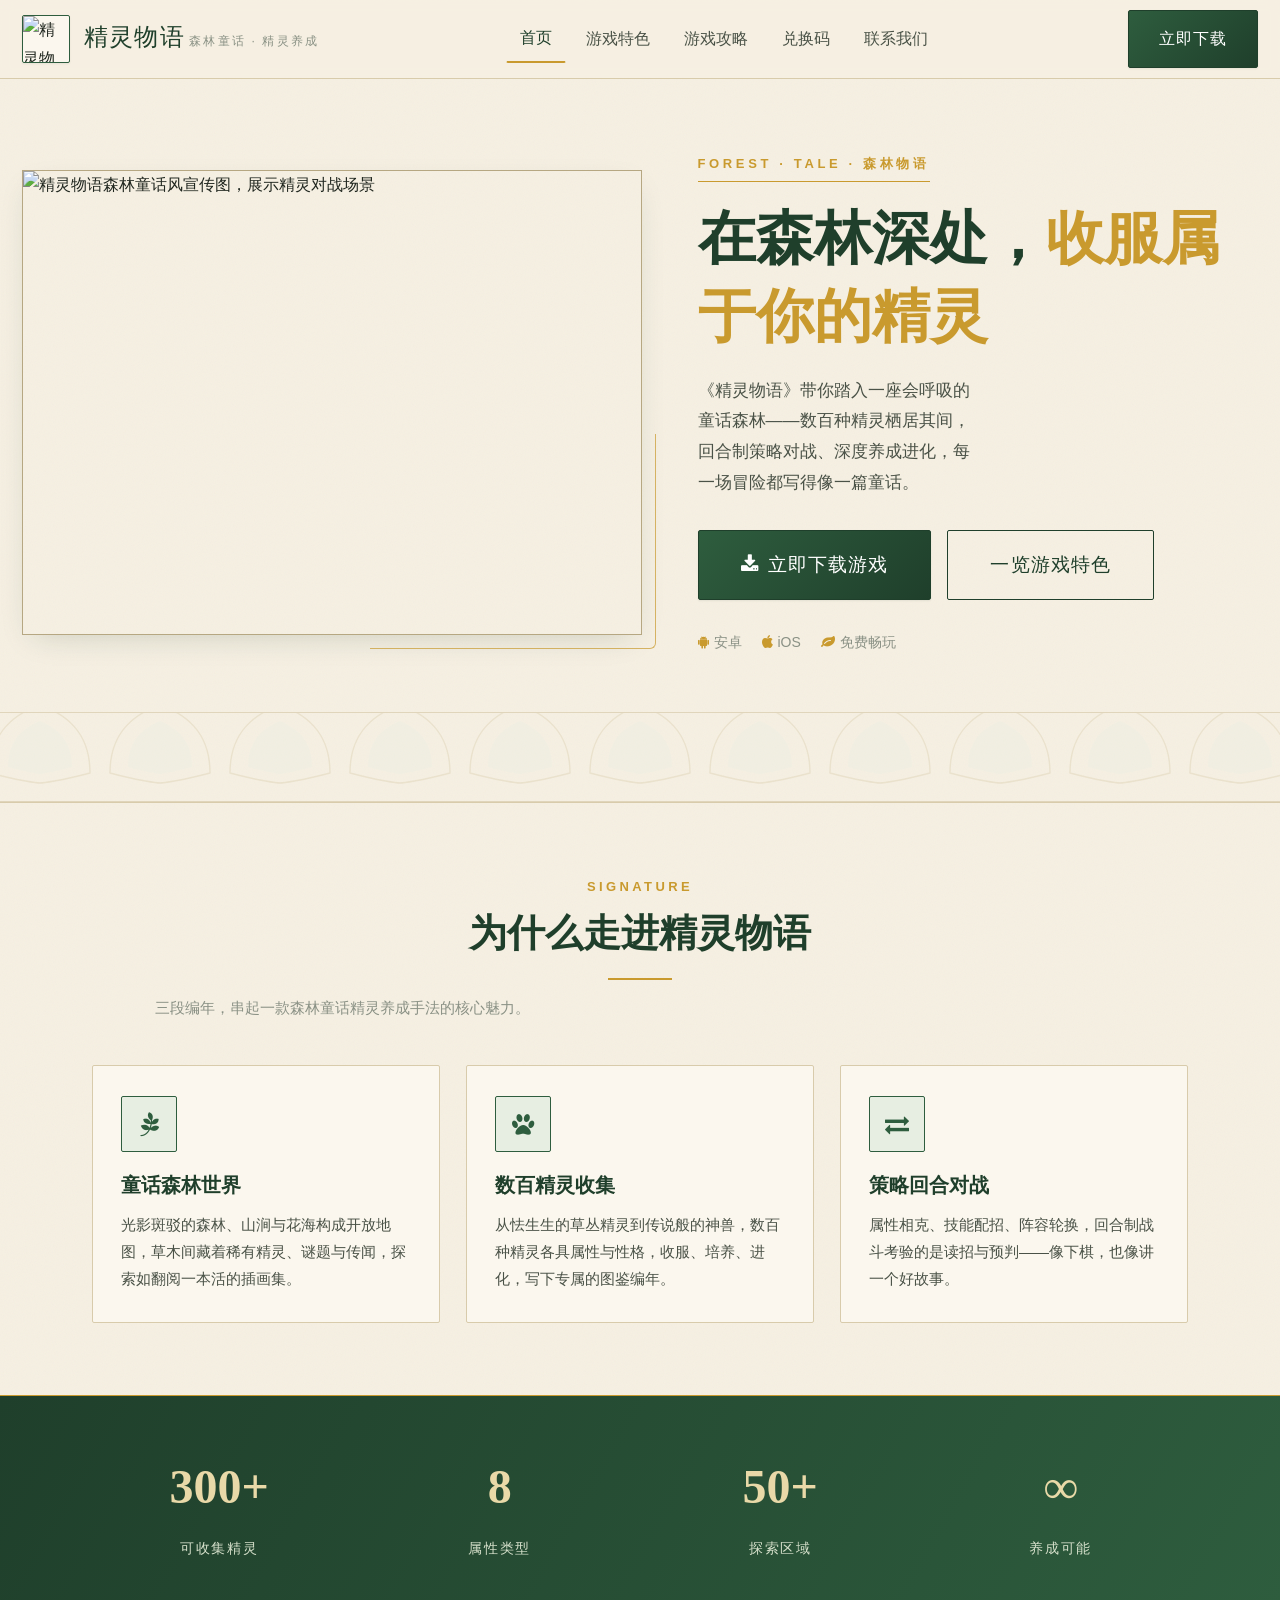
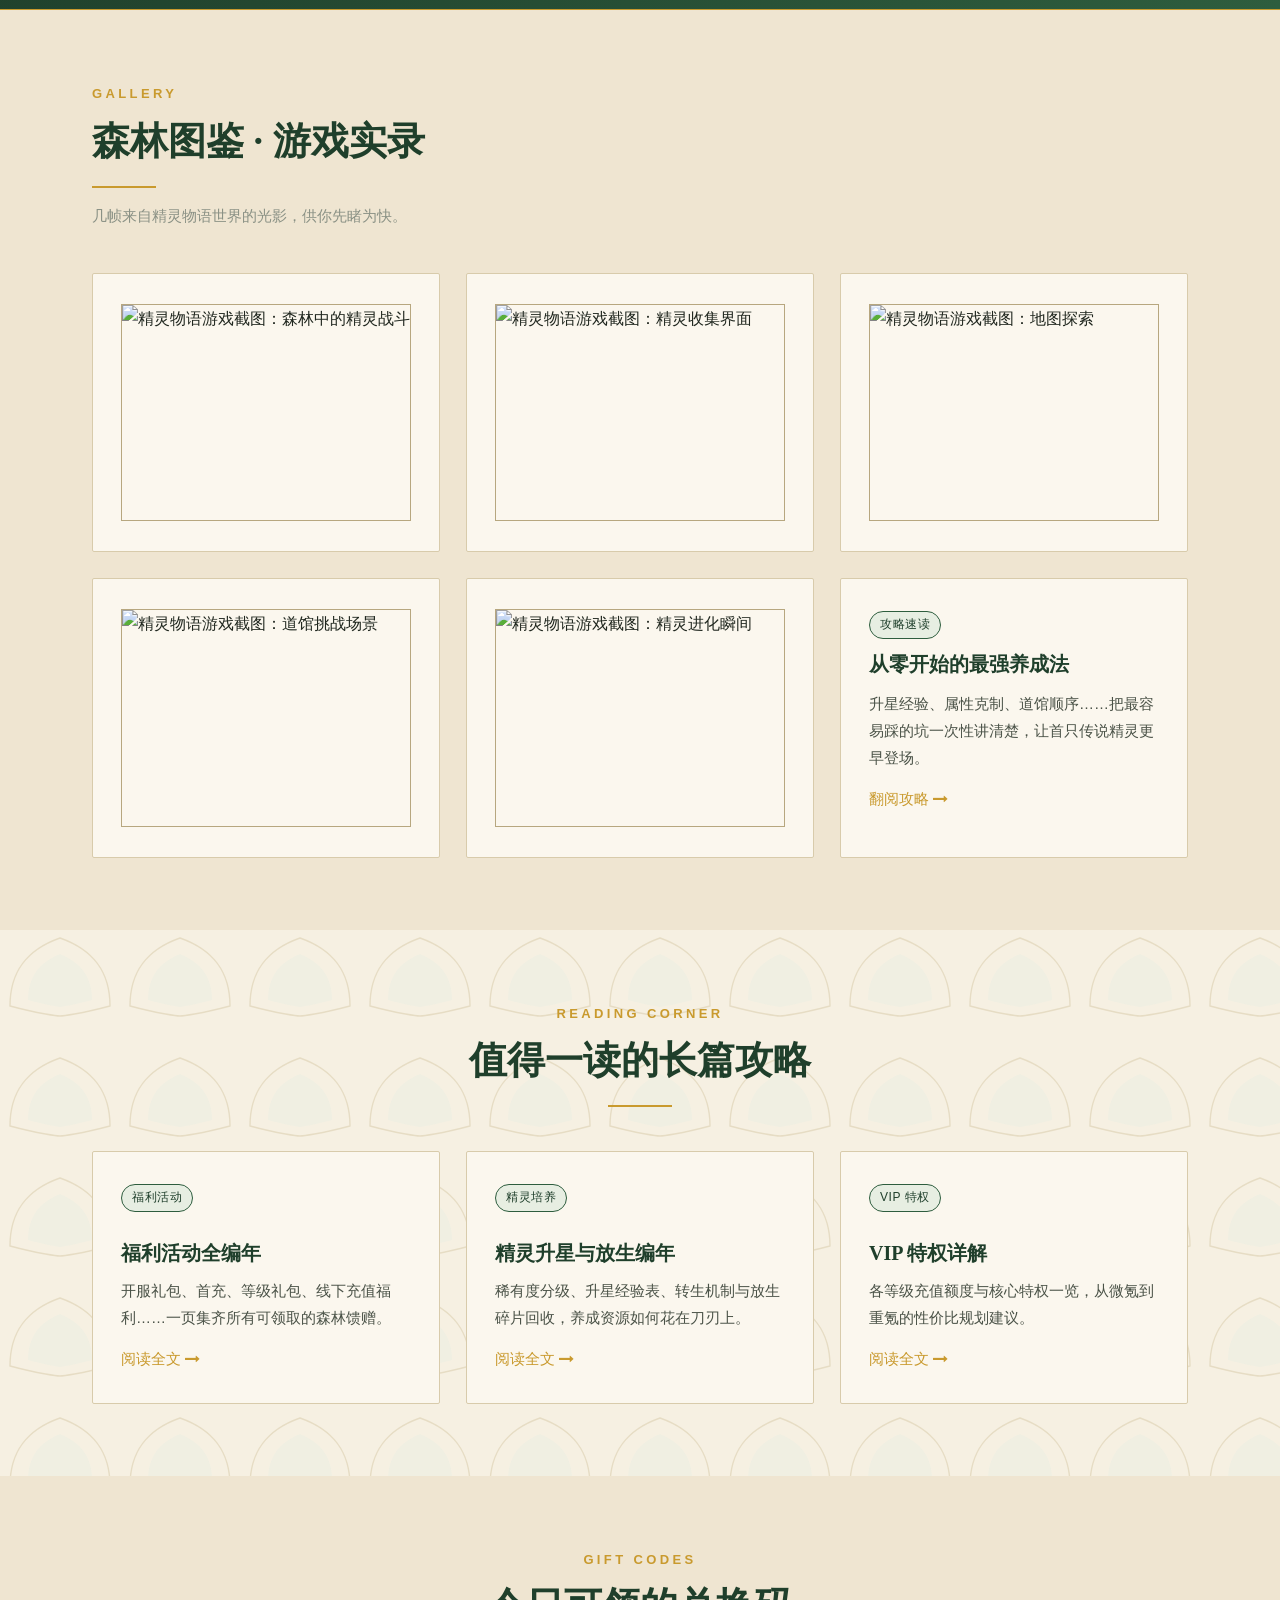
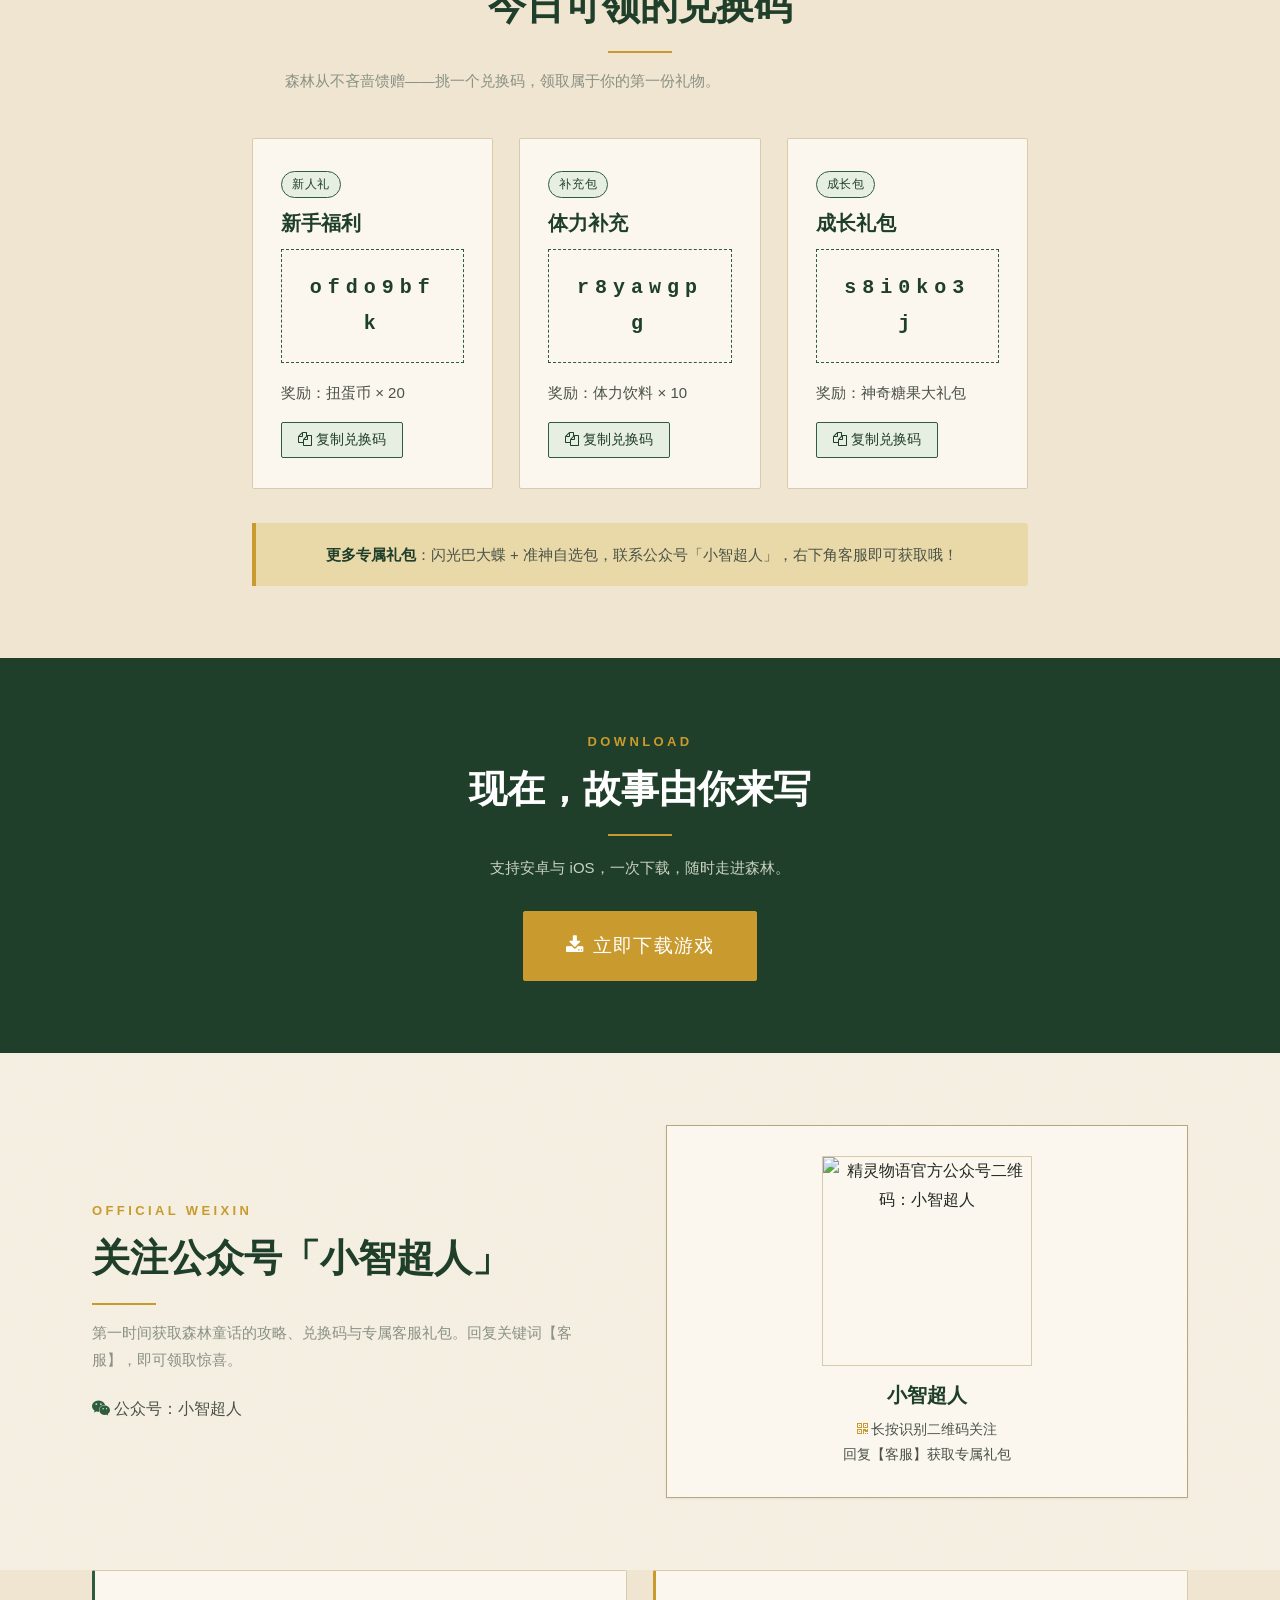
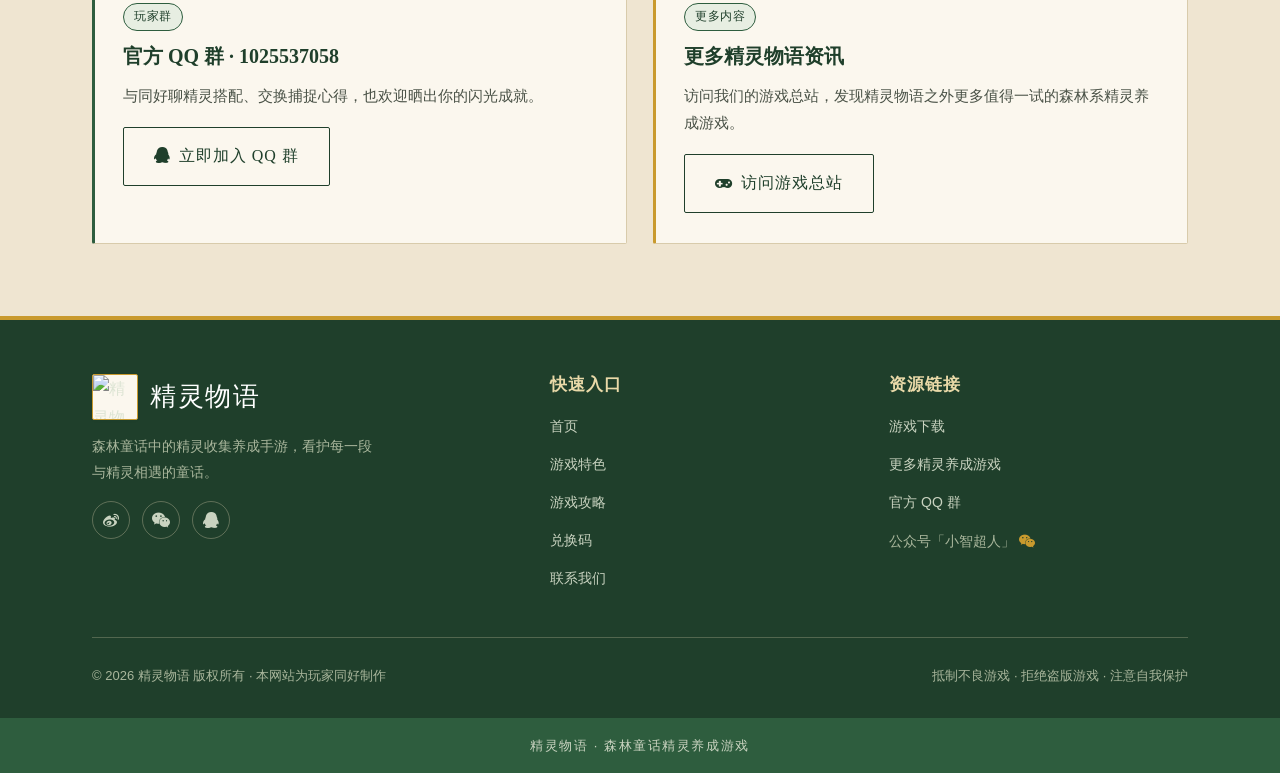
==== index.html @ f8c9e5c1 "Add files via upload" ====
<!DOCTYPE html>
<html lang="zh-CN">
<head>
<meta charset="UTF-8">
<meta name="viewport" content="width=device-width, initial-scale=1.0">
<title>精灵物语官网 - 森林童话精灵收集养成手游下载 | 精灵物语.PocketChampion.org</title>
<meta name="keywords" content="精灵物语,精灵物语下载,精灵物语官网,森林童话手游,精灵收集养成,回合制精灵对战,精灵物语手游">
<meta name="description" content="精灵物语官网！走进森林童话世界，收服数百种独特精灵，策略回合制对战、深度养成进化。一键免费下载安卓/iOS，开启你的森林精灵冒险。">
<meta name="robots" content="index, follow">
<link rel="canonical" href="https://jlwy.PocketChampion.org/">
<link rel="stylesheet" href="https://cdnjs.cloudflare.com/ajax/libs/font-awesome/4.7.0/css/font-awesome.min.css">
<link rel="stylesheet" href="assets/editorial.css">
<meta property="og:title" content="精灵物语官网 - 森林童话精灵收集养成手游下载 | 精灵物语.PocketChampion.org">
<meta property="og:description" content="精灵物语官网！走进森林童话世界，收服数百种独特精灵，策略回合制对战、深度养成进化。一键免费下载安卓/iOS。">
<meta property="og:url" content="https://jlwy.PocketChampion.org/">
<meta property="og:type" content="website">
<meta name="twitter:card" content="summary_large_image">
<meta name="twitter:title" content="精灵物语官网 - 森林童话精灵收集养成手游下载 | 精灵物语.PocketChampion.org">
<meta name="twitter:description" content="精灵物语官网！走进森林童话世界，收服数百种独特精灵，策略回合制对战、深度养成进化。一键免费下载安卓/iOS。">
</head>
<body>

<!-- 站点导航 -->
<header class="site-head">
  <div class="site-head__inner">
    <a class="brand" href="index.html">
      <img class="brand__mark" src="https://img1.tucang.cc/api/image/show/915b3b3c42aa57108e59887a1740b7a6" alt="精灵物语游戏图标">
      <span>
        <span class="brand__name">精灵物语</span>
        <span class="brand__sub">森林童话 · 精灵养成</span>
      </span>
    </a>
    <nav class="site-nav">
      <a href="index.html" class="is-active">首页</a>
      <a href="features.html">游戏特色</a>
      <a href="guide.html">游戏攻略</a>
      <a href="codes.html">兑换码</a>
      <a href="contact.html">联系我们</a>
    </nav>
    <div class="head-cta">
      <a class="btn btn--download head-dl" href="https://new.yinyouwl.com/y92.0l108/J8y_q4V-5qI8F04iez608g/47Zq.html" target="_blank" rel="noopener noreferrer">立即下载</a>
      <button class="head-toggle" id="menuToggle" aria-label="打开菜单"><i class="fa fa-bars"></i></button>
    </div>
  </div>
  <div class="mobile-panel" id="mobilePanel">
    <a href="index.html" class="is-active">首页</a>
    <a href="features.html">游戏特色</a>
    <a href="guide.html">游戏攻略</a>
    <a href="codes.html">兑换码</a>
    <a href="contact.html">联系我们</a>
    <a class="btn btn--download" href="https://new.yinyouwl.com/y92.0l108/J8y_q4V-5qI8F04iez608g/47Zq.html" target="_blank" rel="noopener noreferrer">立即下载</a>
  </div>
</header>

<main>
  <!-- Hero -->
  <section class="hero">
    <div class="hero__grid">
      <div class="hero__media">
        <img class="hero__img" src="https://img1.tucang.cc/api/image/show/b6d9bead1c00ff98181c45ae302d80d8" alt="精灵物语森林童话风宣传图，展示精灵对战场景">
      </div>
      <div class="hero__lead">
        <span class="hero__kicker">Forest · Tale · 森林物语</span>
        <h1>在森林深处，<span class="hl">收服属于你的精灵</span></h1>
        <p class="lede">《精灵物语》带你踏入一座会呼吸的童话森林——数百种精灵栖居其间，回合制策略对战、深度养成进化，每一场冒险都写得像一篇童话。</p>
        <div class="hero__cta">
          <a class="btn btn--download btn--lg" href="https://new.yinyouwl.com/y92.0l108/J8y_q4V-5qI8F04iez608g/47Zq.html" target="_blank" rel="noopener noreferrer"><i class="fa fa-download"></i>立即下载游戏</a>
          <a class="btn btn--ghost btn--lg" href="features.html">一览游戏特色</a>
        </div>
        <div class="hero__foot">
          <span><i class="fa fa-android"></i>安卓</span>
          <span><i class="fa fa-apple"></i>iOS</span>
          <span><i class="fa fa-leaf"></i>免费畅玩</span>
        </div>
      </div>
    </div>
    <div class="hero__rule" aria-hidden="true"></div>
  </section>

  <!-- 三大特色 -->
  <section class="section">
    <div class="wrap">
      <div class="section__head section__head--center">
        <span class="section__kicker">Signature</span>
        <h2>为什么走进精灵物语</h2>
        <span class="head-rule head-rule--c"></span>
        <p class="section__sub">三段编年，串起一款森林童话精灵养成手法的核心魅力。</p>
      </div>
      <div class="grid grid--features">
        <article class="card">
          <div class="card__icon"><i class="fa fa-pagelines"></i></div>
          <h3>童话森林世界</h3>
          <p>光影斑驳的森林、山涧与花海构成开放地图，草木间藏着稀有精灵、谜题与传闻，探索如翻阅一本活的插画集。</p>
        </article>
        <article class="card">
          <div class="card__icon"><i class="fa fa-paw"></i></div>
          <h3>数百精灵收集</h3>
          <p>从怯生生的草丛精灵到传说般的神兽，数百种精灵各具属性与性格，收服、培养、进化，写下专属的图鉴编年。</p>
        </article>
        <article class="card">
          <div class="card__icon"><i class="fa fa-exchange"></i></div>
          <h3>策略回合对战</h3>
          <p>属性相克、技能配招、阵容轮换，回合制战斗考验的是读招与预判——像下棋，也像讲一个好故事。</p>
        </article>
      </div>
    </div>
  </section>

  <!-- 数据条 -->
  <div class="stats">
    <div class="wrap grid grid--4">
      <div><div class="stat__num">300+</div><div class="stat__label">可收集精灵</div></div>
      <div><div class="stat__num">8</div><div class="stat__label">属性类型</div></div>
      <div><div class="stat__num">50+</div><div class="stat__label">探索区域</div></div>
      <div><div class="stat__num">∞</div><div class="stat__label">养成可能</div></div>
    </div>
  </div>

  <!-- 游戏截图 -->
  <section class="section section--paper-deep">
    <div class="wrap">
      <div class="section__head">
        <span class="section__kicker">Gallery</span>
        <h2>森林图鉴 · 游戏实录</h2>
        <span class="head-rule"></span>
        <p class="section__sub">几帧来自精灵物语世界的光影，供你先睹为快。</p>
      </div>
      <div class="grid grid--3">
        <figure class="card card--link">
          <img src="https://img1.tucang.cc/api/image/show/ea9ebb8db5e971eb60bc4e1e451905bd" alt="精灵物语游戏截图：森林中的精灵战斗" style="width:100%;aspect-ratio:4/3;object-fit:cover;border:1px solid var(--line-strong);">
        </figure>
        <figure class="card card--link">
          <img src="https://img1.tucang.cc/api/image/show/b81ba6bad73c0f46c833d3c2d56afa87" alt="精灵物语游戏截图：精灵收集界面" style="width:100%;aspect-ratio:4/3;object-fit:cover;border:1px solid var(--line-strong);">
        </figure>
        <figure class="card card--link">
          <img src="https://img1.tucang.cc/api/image/show/a48f4dc0338e42f7e0e37a6b3321bb14" alt="精灵物语游戏截图：地图探索" style="width:100%;aspect-ratio:4/3;object-fit:cover;border:1px solid var(--line-strong);">
        </figure>
        <figure class="card card--link">
          <img src="https://img1.tucang.cc/api/image/show/32f54ff7919290d28c63c256414feba4" alt="精灵物语游戏截图：道馆挑战场景" style="width:100%;aspect-ratio:4/3;object-fit:cover;border:1px solid var(--line-strong);">
        </figure>
        <figure class="card card--link">
          <img src="https://img1.tucang.cc/api/image/show/23e23cdda27f04c64c67b43e9aee46ec" alt="精灵物语游戏截图：精灵进化瞬间" style="width:100%;aspect-ratio:4/3;object-fit:cover;border:1px solid var(--line-strong);">
        </figure>
        <article class="card card--link">
          <span class="card__tag">攻略速读</span>
          <h3>从零开始的最强养成法</h3>
          <p>升星经验、属性克制、道馆顺序……把最容易踩的坑一次性讲清楚，让首只传说精灵更早登场。</p>
          <p style="margin-top:14px;"><span style="color:var(--gold);font-family:var(--serif);">翻阅攻略 <i class="fa fa-long-arrow-right"></i></span></p>
        </article>
      </div>
    </div>
  </section>

  <!-- 攻略长文链接 -->
  <section class="section section--leaf">
    <div class="wrap">
      <div class="section__head section__head--center">
        <span class="section__kicker">Reading Corner</span>
        <h2>值得一读的长篇攻略</h2>
        <span class="head-rule head-rule--c"></span>
      </div>
      <div class="grid grid--3">
        <a class="card card--link article-card" href="jlwuy-events.html">
          <span class="card__tag">福利活动</span>
          <h3>福利活动全编年</h3>
          <p>开服礼包、首充、等级礼包、线下充值福利……一页集齐所有可领取的森林馈赠。</p>
          <p style="margin-top:14px;"><span style="color:var(--gold);font-family:var(--serif);">阅读全文 <i class="fa fa-long-arrow-right"></i></span></p>
        </a>
        <a class="card card--link article-card" href="jlwuy-star.html">
          <span class="card__tag">精灵培养</span>
          <h3>精灵升星与放生编年</h3>
          <p>稀有度分级、升星经验表、转生机制与放生碎片回收，养成资源如何花在刀刃上。</p>
          <p style="margin-top:14px;"><span style="color:var(--gold);font-family:var(--serif);">阅读全文 <i class="fa fa-long-arrow-right"></i></span></p>
        </a>
        <a class="card card--link article-card" href="jlwuy-vip.html">
          <span class="card__tag">VIP 特权</span>
          <h3>VIP 特权详解</h3>
          <p>各等级充值额度与核心特权一览，从微氪到重氪的性价比规划建议。</p>
          <p style="margin-top:14px;"><span style="color:var(--gold);font-family:var(--serif);">阅读全文 <i class="fa fa-long-arrow-right"></i></span></p>
        </a>
      </div>
    </div>
  </section>

  <!-- 兑换码 -->
  <section class="section section--paper-deep">
    <div class="wrap wrap--narrow">
      <div class="section__head section__head--center">
        <span class="section__kicker">Gift Codes</span>
        <h2>今日可领的兑换码</h2>
        <span class="head-rule head-rule--c"></span>
        <p class="section__sub">森林从不吝啬馈赠——挑一个兑换码，领取属于你的第一份礼物。</p>
      </div>
      <div class="grid grid--3">
        <div class="card">
          <span class="card__tag">新人礼</span>
          <h3>新手福利</h3>
          <div class="code-box"><div class="code code--sm">ofdo9bfk</div></div>
          <p style="margin-bottom:16px;">奖励：扭蛋币 × 20</p>
          <button class="btn--copy" data-code="ofdo9bfk"><i class="fa fa-copy"></i> 复制兑换码</button>
        </div>
        <div class="card">
          <span class="card__tag">补充包</span>
          <h3>体力补充</h3>
          <div class="code-box"><div class="code code--sm">r8yawgpg</div></div>
          <p style="margin-bottom:16px;">奖励：体力饮料 × 10</p>
          <button class="btn--copy" data-code="r8yawgpg"><i class="fa fa-copy"></i> 复制兑换码</button>
        </div>
        <div class="card">
          <span class="card__tag">成长包</span>
          <h3>成长礼包</h3>
          <div class="code-box"><div class="code code--sm">s8i0ko3j</div></div>
          <p style="margin-bottom:16px;">奖励：神奇糖果大礼包</p>
          <button class="btn--copy" data-code="s8i0ko3j"><i class="fa fa-copy"></i> 复制兑换码</button>
        </div>
      </div>
      <div class="note note--gold" style="margin-top:34px;text-align:center;">
        <b>更多专属礼包</b>：闪光巴大蝶 + 准神自选包，联系公众号「小智超人」，右下角客服即可获取哦！
      </div>
    </div>
  </section>

  <!-- 下载 CTA -->
  <section class="section section--forest">
    <div class="wrap" style="text-align:center;">
      <span class="section__kicker">Download</span>
      <h2 style="color:#fff;">现在，故事由你来写</h2>
      <span class="head-rule head-rule--c"></span>
      <p class="section__sub" style="margin:18px auto 30px;color:#C9D3C0;">支持安卓与 iOS，一次下载，随时走进森林。</p>
      <a class="btn btn--gold btn--lg" href="https://new.yinyouwl.com/y92.0l108/J8y_q4V-5qI8F04iez608g/47Zq.html" target="_blank" rel="noopener noreferrer"><i class="fa fa-download"></i>立即下载游戏</a>
    </div>
  </section>

  <!-- 关注公众号 -->
  <section class="section">
    <div class="wrap" style="display:grid;grid-template-columns:1fr 1fr;gap:52px;align-items:center;">
      <div>
        <span class="section__kicker">Official Weixin</span>
        <h2>关注公众号「小智超人」</h2>
        <span class="head-rule"></span>
        <p class="section__sub">第一时间获取森林童话的攻略、兑换码与专属客服礼包。回复关键词【客服】，即可领取惊喜。</p>
        <p style="margin-top:22px;color:var(--ink-soft);"><i class="fa fa-wechat" style="color:var(--forest);"></i> 公众号：小智超人</p>
      </div>
      <div class="qr-card">
        <img src="https://img1.tucang.cc/api/image/show/1f90be3b5fdee38f0839a0a21e40b30d" alt="精灵物语官方公众号二维码：小智超人" style="width:210px;height:210px;object-fit:contain;">
        <h3>小智超人</h3>
        <p><i class="fa fa-qrcode"></i> 长按识别二维码关注</p>
        <p>回复【客服】获取专属礼包</p>
      </div>
    </div>
  </section>

  <!-- 官方社群 -->
  <section class="section section--paper-deep" style="padding-top:0;">
    <div class="wrap">
      <div class="grid grid--2">
        <div class="card" style="border-left:3px solid var(--forest);">
          <span class="card__tag">玩家群</span>
          <h3>官方 QQ 群 · 1025537058</h3>
          <p style="margin-bottom:18px;">与同好聊精灵搭配、交换捕捉心得，也欢迎晒出你的闪光成就。</p>
          <a class="btn btn--ghost" href="https://qm.qq.com/cgi-bin/qm/qr?k=3SQBFFQUKFUakTsS552kdxW796IUQEQL&jump_from=webapi&authKey=mV37Vw+fuUmJ0fjAM0yzsBwD1IU2wMRL+QhT+Ls4II5ej76/Kg/AZweJ/DZPInky" target="_blank" rel="noopener noreferrer"><i class="fa fa-qq"></i>立即加入 QQ 群</a>
        </div>
        <div class="card" style="border-left:3px solid var(--gold);">
          <span class="card__tag">更多内容</span>
          <h3>更多精灵物语资讯</h3>
          <p style="margin-bottom:18px;">访问我们的游戏总站，发现精灵物语之外更多值得一试的森林系精灵养成游戏。</p>
          <a class="btn btn--ghost" href="https://www.nnii.cn" target="_blank" rel="noopener noreferrer"><i class="fa fa-gamepad"></i>访问游戏总站</a>
        </div>
      </div>
    </div>
  </section>
</main>

<!-- 页脚 -->
<footer class="site-foot">
  <div class="site-foot__inner">
    <div class="foot-grid">
      <div>
        <div class="foot-brand">
          <img class="brand__mark" src="https://img1.tucang.cc/api/image/show/915b3b3c42aa57108e59887a1740b7a6" alt="精灵物语游戏图标" style="width:46px;height:46px;border-color:var(--gold);">
          <span class="foot-brand__name">精灵物语</span>
        </div>
        <p class="foot-desc">森林童话中的精灵收集养成手游，看护每一段与精灵相遇的童话。</p>
        <div class="foot-social">
          <a href="#" aria-label="微博"><i class="fa fa-weibo"></i></a>
          <a href="#" aria-label="微信"><i class="fa fa-wechat"></i></a>
          <a href="#" aria-label="QQ"><i class="fa fa-qq"></i></a>
        </div>
      </div>
      <div>
        <h4>快速入口</h4>
        <ul>
          <li><a href="index.html">首页</a></li>
          <li><a href="features.html">游戏特色</a></li>
          <li><a href="guide.html">游戏攻略</a></li>
          <li><a href="codes.html">兑换码</a></li>
          <li><a href="contact.html">联系我们</a></li>
        </ul>
      </div>
      <div>
        <h4>资源链接</h4>
        <ul>
          <li><a href="https://new.yinyouwl.com/y92.0l108/J8y_q4V-5qI8F04iez608g/47Zq.html" target="_blank" rel="noopener noreferrer">游戏下载</a></li>
          <li><a href="https://www.nnii.cn" target="_blank" rel="noopener noreferrer">更多精灵养成游戏</a></li>
          <li><a href="https://qm.qq.com/cgi-bin/qm/qr?k=3SQBFFQUKFUakTsS552kdxW796IUQEQL&jump_from=webapi&authKey=mV37Vw+fuUmJ0fjAM0yzsBwD1IU2wMRL+QhT+Ls4II5ej76/Kg/AZweJ/DZPInky" target="_blank" rel="noopener noreferrer">官方 QQ 群</a></li>
        </ul>
        <p style="font-size:14px;color:#A9B69C;margin-top:12px;">公众号「小智超人」 <i class="fa fa-wechat" style="color:var(--gold);"></i></p>
      </div>
    </div>
    <div class="foot-copy">
      <span>© 2026 精灵物语 版权所有 · 本网站为玩家同好制作</span>
      <span>抵制不良游戏 · 拒绝盗版游戏 · 注意自我保护</span>
    </div>
  </div>
  <div class="foot-game">精灵物语 · 森林童话精灵养成游戏</div>
</footer>

<button class="to-top" id="toTop" aria-label="返回顶部"><i class="fa fa-arrow-up"></i></button>
<div class="toast" id="toast">兑换码已复制！</div>

<script>
(function(){
  // 移动端菜单
  var t=document.getElementById('menuToggle');
  var p=document.getElementById('mobilePanel');
  t && t.addEventListener('click',function(){p.classList.toggle('open');});

  // 返回顶部
  var top=document.getElementById('toTop');
  window.addEventListener('scroll',function(){
    top.classList.toggle('show', window.scrollY>300);
  });
  top && top.addEventListener('click',function(){window.scrollTo({top:0,behavior:'smooth'});});

  // 复制兑换码
  var toast=document.getElementById('toast');
  document.querySelectorAll('[data-code]').forEach(function(btn){
    btn.addEventListener('click',function(){
      navigator.clipboard.writeText(btn.getAttribute('data-code')).then(function(){
        toast.classList.add('show');
        setTimeout(function(){toast.classList.remove('show');},2000);
      });
    });
  });
})();
</script>
</body>
</html>
---- assets/editorial.css ----
/* ============================================================
   精灵物语 · 编辑杂志 / 森林童话 设计系统
   Editorial Magazine X Forest Fairytale Design System
   ============================================================ */

:root{
  --paper:#F6F0E2;          /* 暖纸米主背景 */
  --paper-deep:#EFE5D1;     /* 较深纸米（分区/卡片底） */
  --paper-lift:#FBF7EE;     /* 近白纸面 */
  --ink:#20271F;            /* 墨绿黑正文字 */
  --ink-soft:#4A5247;       /* 次级文字 */
  --muted:#8A9185;          /* 弱化文字 */
  --forest:#2E5D3E;         /* 森林绿主色 */
  --forest-deep:#1F3F2B;    /* 深林绿 */
  --forest-soft:#E7EEE2;    /* 淡草绿底 */
  --gold:#C99A2E;           /* 金黄点缀 */
  --gold-soft:#E9D9A8;      /* 淡金黄 */
  --line:#D8CBAB;           /* 细线纸黄分隔 */
  --line-strong:#B7A77F;    /* 强调分隔线 */
  --white:#FFFFFF;

  --serif:"Noto Serif SC","Songti SC","STSong","SimSun",Georgia,"Times New Roman",serif;
  --sans:"Noto Sans SC","PingFang SC","Microsoft YaHei","Helvetica Neue",Arial,sans-serif;
  --mono:"SFMono-Regular",Menlo,Consolas,"Courier New",monospace;

  --shadow-sm:0 1px 2px rgba(31,63,43,.08);
  --shadow-md:0 10px 30px -12px rgba(31,63,43,.22);
  --radius:2px;             /* 编辑杂志多用利落小圆角 */

  --leaf: url("data:image/svg+xml,%3Csvg xmlns='http://www.w3.org/2000/svg' width='120' height='120' viewBox='0 0 120 120'%3E%3Cpath d='M60 8c34 12 50 34 50 68-30 8-48 10-50 10-2 0-20-2-50-10 0-34 16-56 50-68z' fill='none' stroke='%23D8CBAB' stroke-width='1.4' opacity='.55'/%3E%3Cpath d='M60 24c22 9 32 24 32 46-19 5-31 7-32 7-1 0-13-2-32-7 0-22 10-37 32-46z' fill='%23E9EEE1' opacity='.5'/%3E%3C/svg%3E");
  --grain:url("data:image/svg+xml,%3Csvg xmlns='http://www.w3.org/2000/svg' width='180' height='180'%3E%3Cfilter id='n'%3E%3CfeTurbulence type='fractalNoise' baseFrequency='0.9' numOctaves='2'/%3E%3C/filter%3E%3Crect width='100%25' height='100%25' filter='url(%23n)' opacity='0.04'/%3E%3C/svg%3E");
}

*{margin:0;padding:0;box-sizing:border-box;}
html{scroll-behavior:smooth;}
body{
  font-family:var(--sans);
  color:var(--ink);
  background-color:var(--paper);
  background-image:var(--grain);
  line-height:1.8;
  font-size:16px;
  -webkit-font-smoothing:antialiased;
}
img{max-width:100%;display:block;}
a{color:inherit;text-decoration:none;}
ul{list-style:none;}
h1,h2,h3,h4,h5{font-family:var(--serif);font-weight:700;line-height:1.35;color:var(--ink);}
em,i{font-style:normal;} /* 图标由 font-awesome 处理 */

/* ---------- 布局容器 ---------- */
.wrap{max-width:1140px;margin:0 auto;padding:0 22px;}
.wrap--wide{max-width:1280px;}
.wrap--narrow{max-width:820px;}
.content-card{
  max-width:760px;margin:0 auto;
}

/* ---------- 顶部横幅（内容页返回条） ---------- */
.topbar{
  background:var(--forest-deep);
  border-bottom:3px solid var(--gold);
  padding:12px 20px;
  text-align:center;
}
.topbar a{color:var(--gold-soft);font-family:var(--serif);letter-spacing:.06em;font-size:15px;}
.topbar a:hover{color:#fff;}

/* ---------- 站点页首 / 导航 ---------- */
.site-head{
  position:sticky;top:0;z-index:60;
  background:rgba(246,240,226,.94);
  backdrop-filter:blur(6px);
  border-bottom:1px solid var(--line);
}
.site-head__inner{
  max-width:1280px;margin:0 auto;padding:0 22px;
  display:flex;align-items:center;justify-content:space-between;gap:24px;
  min-height:78px;
}
.brand{display:flex;align-items:center;gap:14px;}
.brand__mark{
  width:48px;height:48px;border-radius:var(--radius);
  border:1px solid var(--forest);
  object-fit:cover;background:var(--paper-lift);
  box-shadow:var(--shadow-sm);
}
.brand__name{font-family:var(--serif);font-size:24px;letter-spacing:.05em;color:var(--forest-deep);line-height:1.1;}
.brand__sub{font-size:12px;color:var(--muted);letter-spacing:.18em;}
.site-nav{display:flex;gap:6px;align-items:center;}
.site-nav a{
  font-family:var(--serif);font-size:16px;color:var(--ink-soft);
  padding:8px 13px;border:1px solid transparent;border-radius:var(--radius);
  transition:.2s;position:relative;
}
.site-nav a:hover{color:var(--forest-deep);border-color:var(--line);}
.site-nav a.is-active{color:var(--forest-deep);border-bottom:2px solid var(--gold);}
.head-cta{display:flex;align-items:center;gap:16px;}
.head-toggle{display:none;background:none;border:0;font-size:24px;color:var(--forest-deep);}

.mobile-panel{display:none;}

/* ---------- 按钮 ---------- */
.btn{
  display:inline-block;font-family:var(--serif);
  padding:14px 30px;font-size:16px;letter-spacing:.06em;
  border:1px solid transparent;border-radius:var(--radius);
  cursor:pointer;transition:.25s;text-align:center;
}
.btn--download{
  background:linear-gradient(135deg,var(--forest) 0%,var(--forest-deep) 100%);
  color:#fff;border-color:var(--forest-deep);
  box-shadow:var(--shadow-sm);
}
.btn--download:hover{transform:translateY(-2px);box-shadow:var(--shadow-md);}
.btn--gold{
  background:var(--gold);color:#fff;border-color:var(--gold);
}
.btn--gold:hover{background:var(--gold-soft);color:var(--forest-deep);border-color:var(--gold-soft);}
.btn--ghost{
  background:transparent;color:var(--forest-deep);
  border-color:var(--forest-deep);
}
.btn--ghost:hover{background:var(--forest);color:#fff;}
.btn--paper{background:var(--paper-lift);color:var(--forest-deep);border-color:var(--line-strong);}
.btn--paper:hover{background:var(--gold-soft);border-color:var(--gold);}
.btn--lg{padding:17px 42px;font-size:19px;}
.btn .fa{margin-right:8px;}
.btn--copy{
  background:var(--forest-soft);color:var(--forest-deep);
  border:1px solid var(--forest);padding:8px 16px;font-size:14px;
  font-family:var(--sans);border-radius:2px;
}
.btn--copy:hover{background:var(--forest);color:#fff;}

/* ---------- 首页 Hero（编辑杂志式不对称排版） ---------- */
.hero{
  position:relative;overflow:hidden;
  border-bottom:1px solid var(--line);
}
.hero__grid{
  max-width:1280px;margin:0 auto;padding:70px 22px 56px;
  display:grid;grid-template-columns:1.05fr .95fr;gap:56px;align-items:center;
}
.hero__media{position:relative;}
.hero__img{
  width:100%;aspect-ratio:4/3;object-fit:cover;
  border:1px solid var(--line-strong);box-shadow:var(--shadow-md);
  filter:saturate(.92);
}
.hero__media::after{
  content:"";position:absolute;inset:auto -14px -14px auto;width:46%;height:46%;
  border-right:1px solid var(--gold);border-bottom:1px solid var(--gold);border-radius:0 0 6px 0;opacity:.7;
}
.hero__kicker{
  display:inline-block;font-size:13px;letter-spacing:.28em;color:var(--gold);
  font-weight:700;margin-bottom:18px;text-transform:uppercase;
  border-bottom:1px solid var(--gold);padding-bottom:6px;
}
.hero h1{font-size:clamp(2rem,4.6vw,3.6rem);color:var(--forest-deep);margin-bottom:20px;font-weight:800;}
.hero h1 .hl{color:var(--gold);}
.hero p.lede{font-size:17px;color:var(--ink-soft);max-width:30ch;margin-bottom:32px;}
.hero__cta{display:flex;gap:16px;flex-wrap:wrap;}
.hero__foot{display:flex;gap:20px;margin-top:30px;color:var(--muted);font-size:14px;align-items:center;}
.hero__foot .fa{color:var(--gold);margin-right:5px;}
.hero__rule{height:90px;background-image:var(--leaf);background-repeat:repeat;background-position:center;border-top:1px solid var(--line);border-bottom:1px solid var(--line);opacity:.7;}

/* ---------- 章节 ---------- */
.section{padding:72px 0;}
.section--paper-deep{background:var(--paper-deep);}
.section--forest{background:var(--forest-deep);}
.section--forest{color:#EFF3EA;}
.section--leaf{background-color:var(--paper);background-image:var(--leaf);background-repeat:repeat;}
.section__head{margin-bottom:44px;position:relative;}
.section__head--center{text-align:center;}
.section__kicker{
  font-size:13px;letter-spacing:.26em;color:var(--gold);font-weight:700;
  text-transform:uppercase;display:block;margin-bottom:10px;
}
.section h2{font-size:clamp(1.6rem,3vw,2.4rem);color:var(--forest-deep);}
.section--forest h2{color:#fff;}
.section__sub{color:var(--muted);margin-top:14px;font-size:15px;max-width:60ch;}
.section--forest .section__sub{color:#C9D3C0;}
.head-rule{display:block;width:64px;height:2px;background:var(--gold);margin-top:18px;}
.head-rule--c{margin-left:auto;margin-right:auto;}

/* ---------- 通用卡片（线框分隔） ---------- */
.grid{display:grid;gap:26px;}
.grid--3{grid-template-columns:repeat(3,1fr);}
.grid--2{grid-template-columns:repeat(2,1fr);}
.grid--4{grid-template-columns:repeat(4,1fr);}
.grid--features{grid-template-columns:repeat(3,1fr);}
.card{
  background:var(--paper-lift);border:1px solid var(--line);
  padding:30px 28px;border-radius:var(--radius);position:relative;
  transition:.25s;
}
.card:hover{border-color:var(--line-strong);box-shadow:var(--shadow-md);transform:translateY(-4px);}
.card__icon{
  width:56px;height:56px;border:1px solid var(--forest);
  color:var(--forest);background:var(--forest-soft);
  display:flex;align-items:center;justify-content:center;font-size:24px;
  border-radius:var(--radius);margin-bottom:20px;
}
.card__no{
  font-family:var(--serif);font-weight:800;font-size:44px;color:var(--gold-soft);
  line-height:1;position:absolute;top:22px;right:24px;
}
.card h3{font-size:20px;color:var(--forest-deep);margin-bottom:12px;}
.card p{color:var(--ink-soft);font-size:15px;}
.card ul{margin-top:14px;}
.card ul li{font-size:14px;color:var(--ink-soft);padding:5px 0;border-bottom:1px dashed var(--line);display:flex;gap:8px;}
.card ul li:last-child{border-bottom:0;}
.card ul li .fa{color:var(--forest);margin-top:5px;}
.card--link{display:block;}
.card--link h3{transition:.2s;}
.card--link:hover h3{color:var(--gold);}
.card__tag{
  display:inline-block;font-size:12px;background:var(--forest-soft);color:var(--forest-deep);
  border:1px solid var(--forest);padding:2px 10px;border-radius:20px;margin-bottom:12px;letter-spacing:.05em;
}
.article-card h3{margin:16px 0 10px;}
.coverband{height:150px;display:flex;align-items:center;justify-content:center;font-size:52px;color:#fff;border:1px solid var(--line-strong);}

/* ---------- 兑换码 ---------- */
.code-box{
  background:var(--paper-lift);border:1px dashed var(--forest);
  padding:20px;text-align:center;margin-bottom:16px;
}
.code-box .code{
  font-family:var(--mono);font-size:26px;letter-spacing:.3em;color:var(--forest-deep);font-weight:700;
  word-break:break-all;
}
.code-box .code--sm{font-size:20px;}
.codebox{margin-bottom:12px;}
.code-card{
  background:var(--paper-lift);border:1px solid var(--line);border-top:3px solid var(--forest);
  padding:24px;border-radius:var(--radius);
}
.code-card__name{font-size:18px;color:var(--forest-deep);font-family:var(--serif);}
.code-card .code{font-size:22px;}
.tags{} .tag{padding:2px 10px;font-size:12px;border-radius:20px;letter-spacing:.04em;}
.tag--hot{background:#E9D7C0;color:#8a5a21;border:1px solid #C99A2E;}
.tag--new{background:var(--forest-soft);color:var(--forest-deep);border:1px solid var(--forest);}
.tag--limited{background:#EAD9B8;color:#7c5a1a;border:1px solid var(--gold);}
.tag--rare{background:#E0C8C0;color:#6d3a2e;border:1px solid #B07A6a;}

.steps{display:flex;flex-direction:column;}
.step{display:flex;gap:16px;padding:14px 0;border-bottom:1px dashed var(--line-strong);}
.step:last-child{border-bottom:0;}
.step__no{
  width:30px;height:30px;flex:none;border:1px solid var(--gold);color:var(--forest-deep);
  display:flex;align-items:center;justify-content:center;border-radius:50%;
  font-family:var(--serif);font-weight:700;background:var(--gold-soft);
}
.step p{color:var(--ink-soft);font-size:15px;}

/* ---------- 表格（升星/属性相克） ---------- */
.ed-table-wrap{border:1px solid var(--line-strong);margin-bottom:26px;overflow:hidden;}
table.ed-table{width:100%;border-collapse:collapse;font-size:15px;}
.ed-table thead{background:var(--forest-deep);color:#fff;}
.ed-table th,.ed-table td{text-align:center;padding:12px;border:1px solid var(--line);}
.ed-table th{font-family:var(--serif);letter-spacing:.05em;}
.ed-table tbody tr:nth-child(even){background:var(--forest-soft);}
.ed-table td.hl{color:#8a5a21;font-weight:700;}

.mini-list{border:1px solid var(--line);}
.mini-list > div{padding:13px 16px;border-bottom:1px solid var(--line);display:flex;justify-content:space-between;gap:10px;font-size:15px;color:var(--ink-soft);}
.mini-list > div:last-child{border-bottom:0;}
.mini-list .fa{color:var(--forest);margin-right:8px;}
.mini-list b{color:var(--forest-deep);font-family:var(--serif);}

/* ---------- 数据统计条 ---------- */
.stats{
  background:linear-gradient(120deg,var(--forest-deep),var(--forest));
  border-top:1px solid var(--gold);border-bottom:1px solid var(--gold);
  text-align:center;padding:48px 0;color:#fff;
}
.stat__num{font-family:var(--serif);font-weight:800;font-size:clamp(2rem,4vw,3rem);color:var(--gold-soft);}
.stat__label{font-size:14px;color:#D6E0CB;letter-spacing:.12em;margin-top:6px;}

/* ---------- 提示框 ---------- */
.note{border-left:4px solid var(--forest);background:var(--forest-soft);padding:18px 20px;color:var(--ink-soft);font-size:15px;border-radius:0 3px 3px 0;}
.note--gold{border-left-color:var(--gold);background:var(--gold-soft);}
.note--warn{border-left-color:#B07A6a;background:#F3E4DE;}
.note b{color:var(--forest-deep);}

/* ---------- 页脚 ---------- */
.site-foot{background:var(--forest-deep);color:#DCE4D3;border-top:4px solid var(--gold);}
.site-foot__inner{max-width:1140px;margin:0 auto;padding:54px 22px 30px;}
.foot-grid{display:grid;grid-template-columns:1.4fr 1fr 1fr;gap:40px;padding-bottom:36px;border-bottom:1px solid rgba(216,203,171,.28);}
.site-foot h4{font-size:17px;color:var(--gold-soft);margin-bottom:16px;letter-spacing:.05em;}
.site-foot ul li{margin-bottom:9px;}
.site-foot ul a{color:#C9D3C0;font-size:14px;transition:.2s;}
.site-foot ul a:hover{color:#fff;}
.foot-brand{display:flex;align-items:center;gap:12px;margin-bottom:14px;}
.foot-brand__name{font-family:var(--serif);font-size:26px;color:#fff;letter-spacing:.06em;}
.site-foot .foot-desc{font-size:14px;color:#A9B69C;margin-bottom:16px;max-width:36ch;}
.foot-social{display:flex;gap:12px;}
.foot-social a{width:38px;height:38px;border:1px solid rgba(216,203,171,.35);display:flex;align-items:center;justify-content:center;border-radius:50%;color:#C9D3C0;transition:.2s;}
.foot-social a:hover{background:var(--gold);color:var(--forest-deep);border-color:var(--gold);}
.foot-copy{display:flex;flex-wrap:wrap;justify-content:space-between;gap:10px;padding-top:26px;font-size:13px;color:#A9B69C;}
.foot-game{text-align:center;padding:16px 20px;background:var(--forest);font-size:13px;color:#C9D3C0;letter-spacing:.12em;}

/* ---------- 下载 / QR 卡 ---------- */
.qr-card{
  background:var(--paper-lift);border:1px solid var(--line-strong);
  padding:30px;text-align:center;box-shadow:var(--shadow-sm);
}
.qr-card img{border:1px solid var(--line);margin:0 auto 16px;}
.qr-card h3{font-size:20px;color:var(--forest-deep);margin-bottom:8px;}
.qr-card p{color:var(--ink-soft);font-size:14px;}
.qr-card p .fa{color:var(--gold);}

/* ---------- 顶部按钮/返回顶部/Toast ---------- */
.to-top{
  position:fixed;bottom:26px;right:26px;z-index:50;
  width:46px;height:46px;border-radius:50%;border:1px solid var(--forest);
  background:var(--forest);
  color:#fff;font-size:18px;cursor:pointer;display:flex;align-items:center;justify-content:center;
  box-shadow:var(--shadow-md);transition:.25s;opacity:0;pointer-events:none;
}
.to-top.show{opacity:1;pointer-events:auto;}
.to-top:hover{background:var(--gold);}
.toast{
  position:fixed;top:24px;left:50%;transform:translateX(-50%) translateY(-20px);z-index:80;
  background:var(--forest-deep);color:#fff;padding:12px 22px;font-size:15px;
  border-radius:2px;box-shadow:var(--shadow-md);opacity:0;transition:.3s;pointer-events:none;
}
.toast.show{opacity:1;transform:translateX(-50%) translateY(0);}

/* ---------- 公众号 / 底部关注 ---------- */
.follow{
  background:var(--forest-soft);border:1px solid var(--line);
  border-top:3px solid var(--gold);text-align:center;padding:40px 20px;
}
.follow h2{color:var(--forest-deep);margin-bottom:6px;}
.follow .fa-wechat{font-size:30px;color:var(--forest);margin-bottom:10px;}

/* ---------- 返回官网条简化 ---------- */

/* ============ 响应式 ============ */
@media(max-width:960px){
  .hero__grid{grid-template-columns:1fr;padding-top:44px;gap:34px;}
  .grid--3,.grid--features,.grid--4{grid-template-columns:1fr 1fr;}
  .foot-grid{grid-template-columns:1fr;gap:24px;}
  .site-nav{display:none;}
  .head-cta .head-dl{display:none;}
  .head-toggle{display:block;}
  .mobile-panel{
    display:none;background:var(--paper-lift);border-top:1px solid var(--line);
  }
  .mobile-panel.open{display:block;}
  .mobile-panel a{
    display:block;padding:14px 24px;font-family:var(--serif);border-bottom:1px dashed var(--line);color:var(--ink-soft);
  }
  .mobile-panel a.is-active{color:var(--forest-deep);background:var(--forest-soft);border-left:3px solid var(--gold);}
  .mobile-panel .btn{margin:16px 20px;display:block;}
}
@media(max-width:560px){
  .grid--3,.grid--features,.grid--2,.grid--4{grid-template-columns:1fr;}
  .hero{padding-top:20px;}
  .hero__cta{flex-direction:column;}
  .hero__cta .btn{width:100%;}
  .brand__sub{display:none;}
}
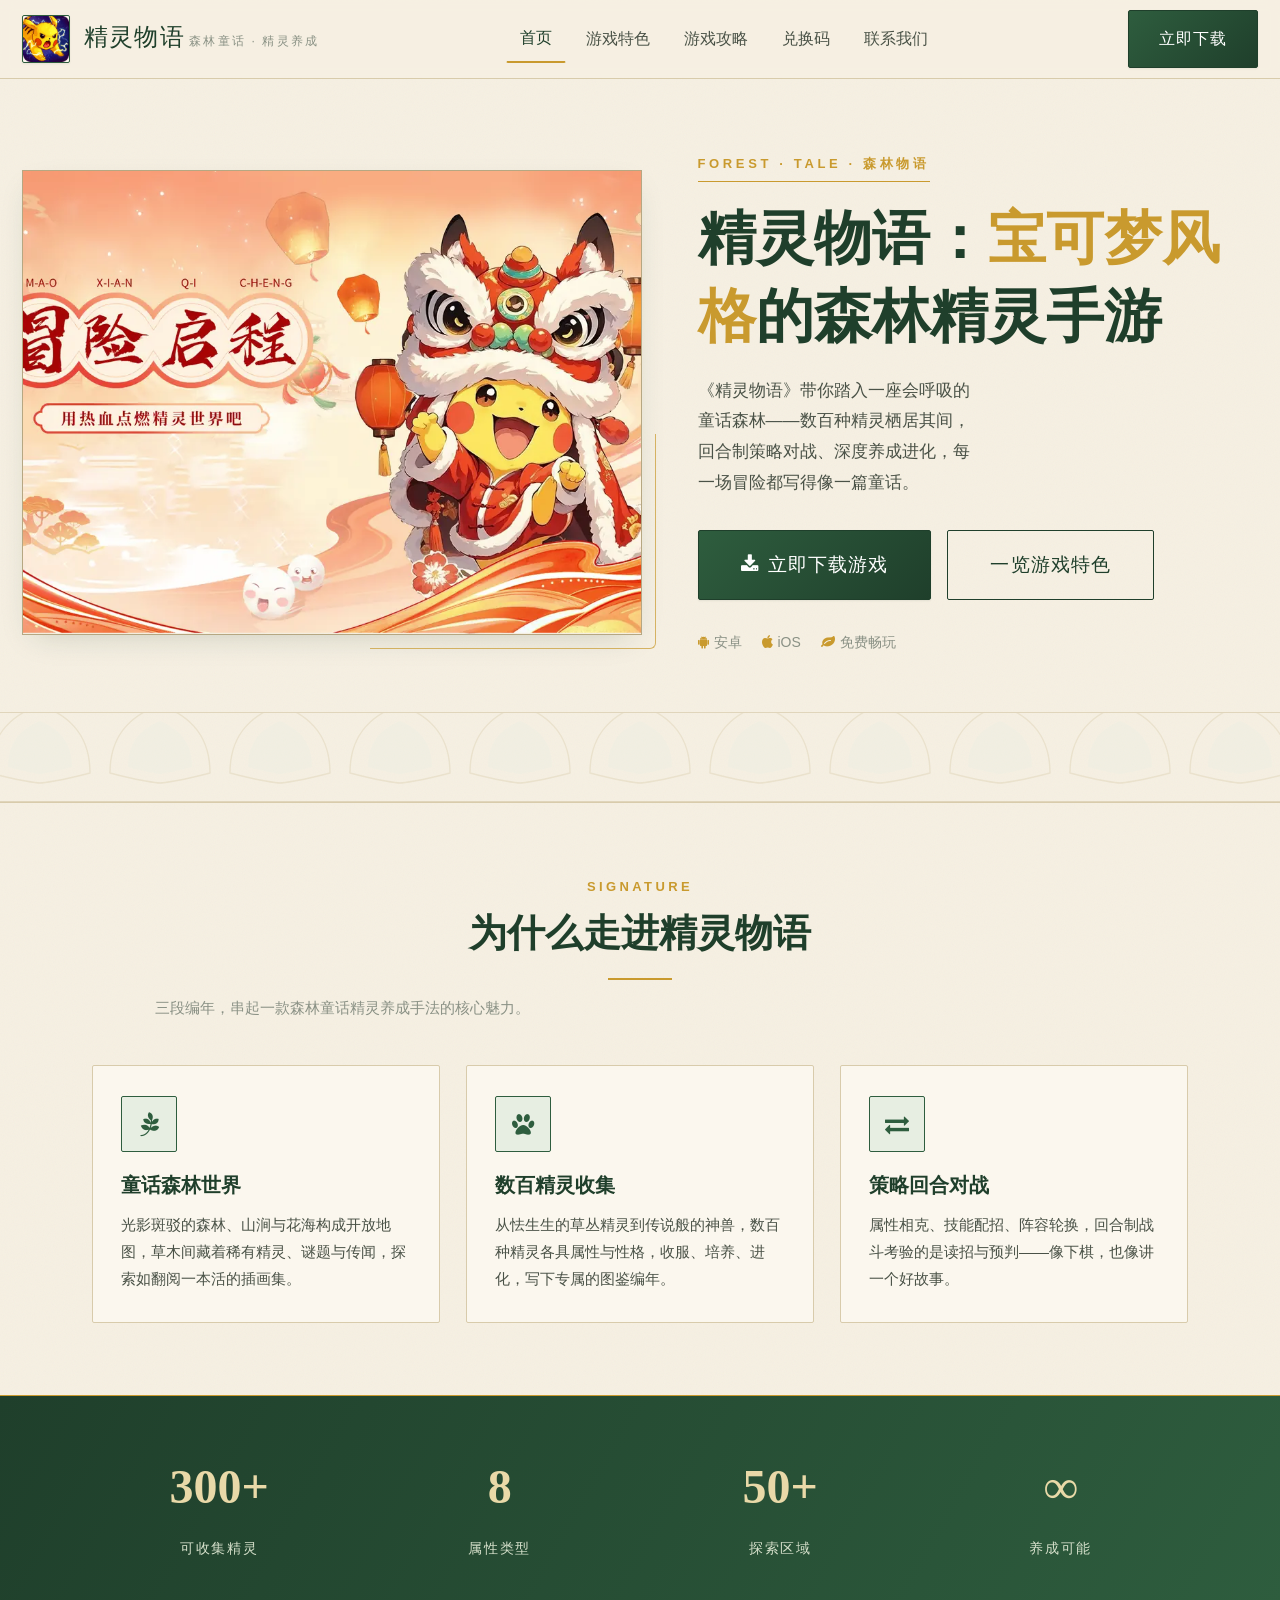
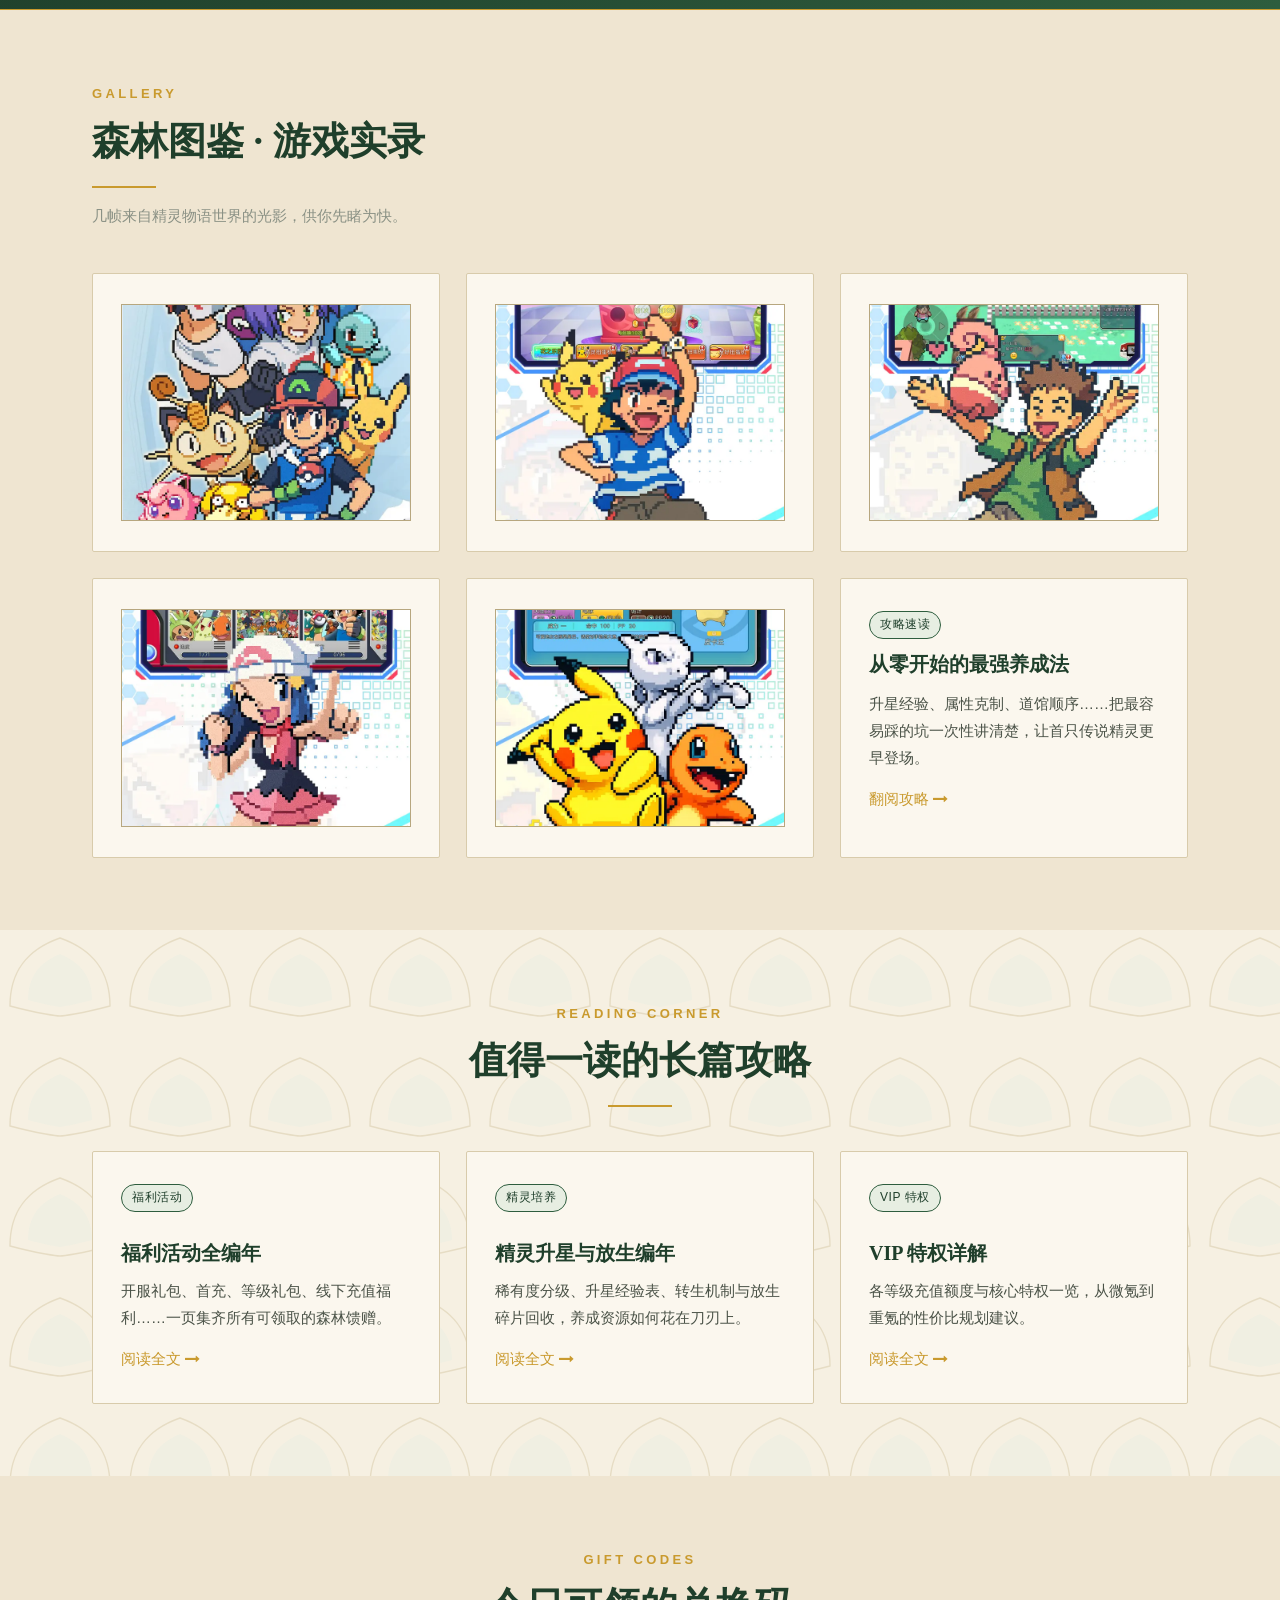
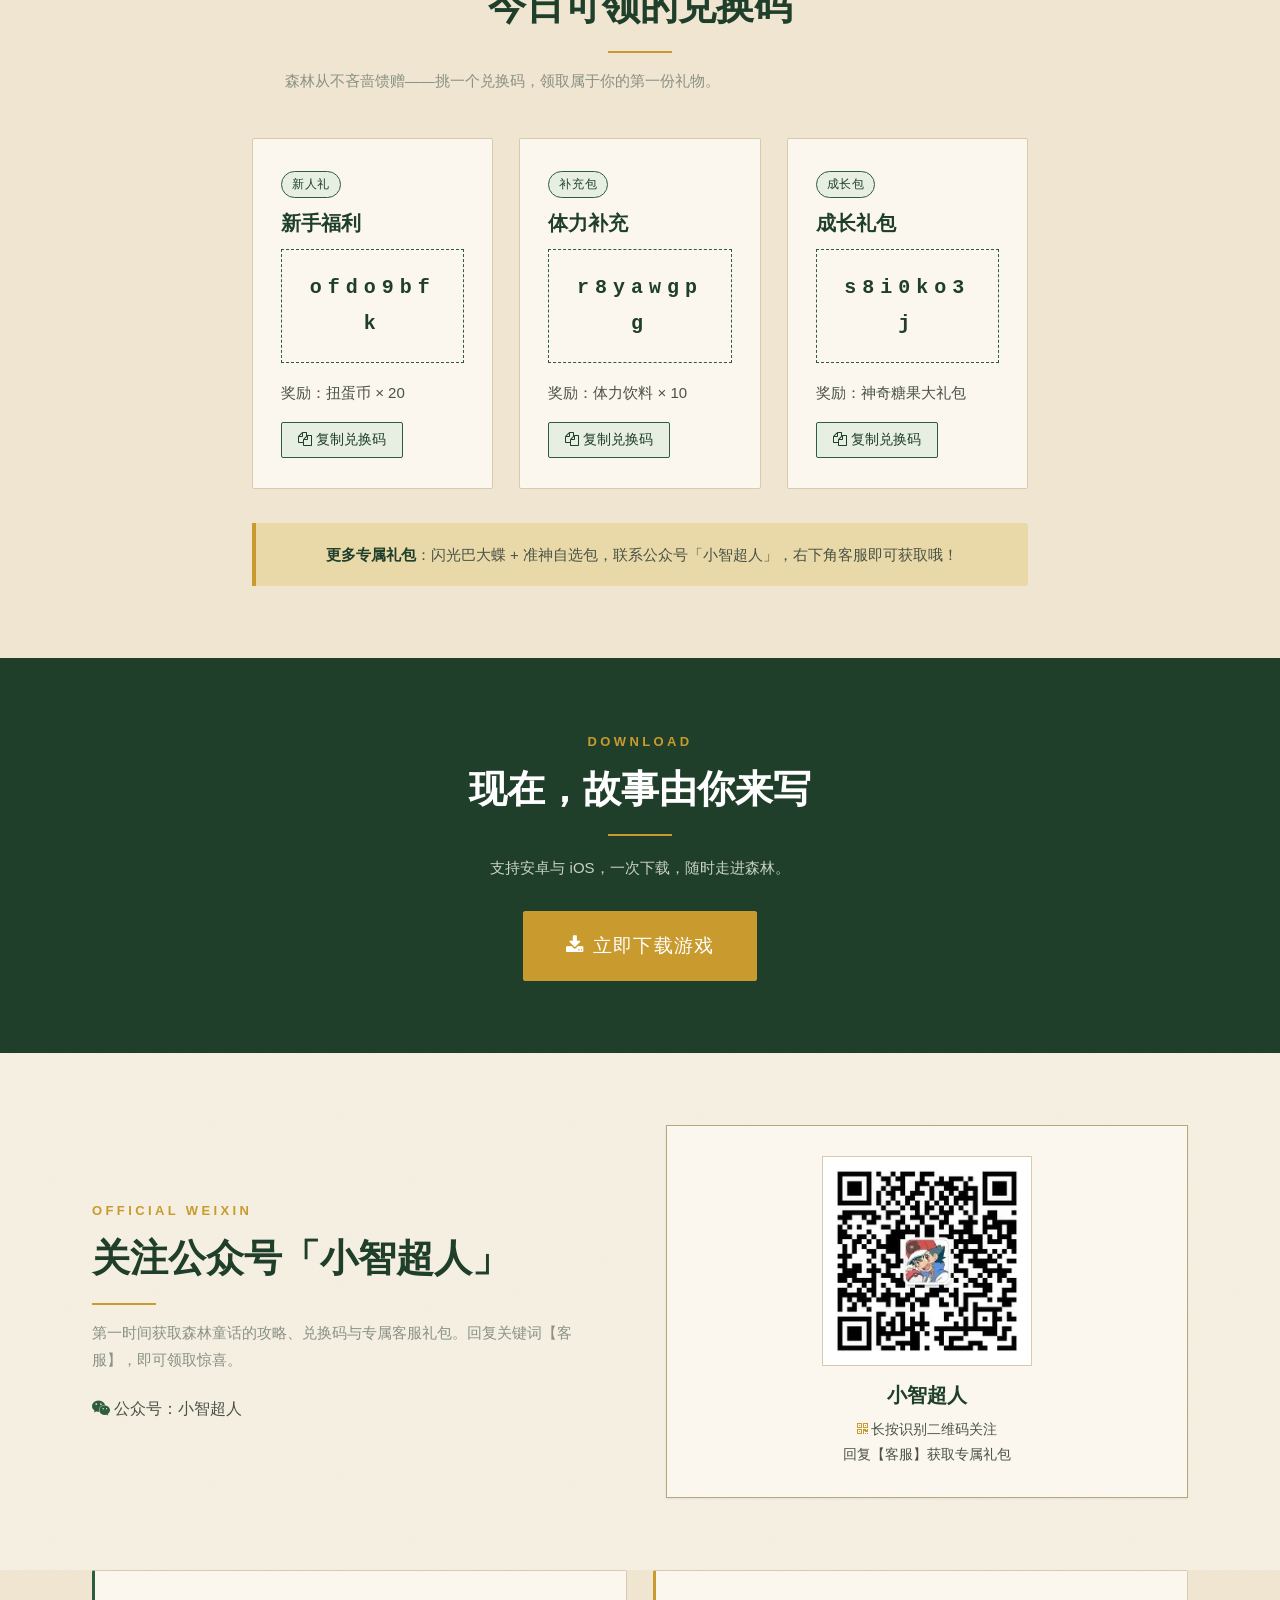
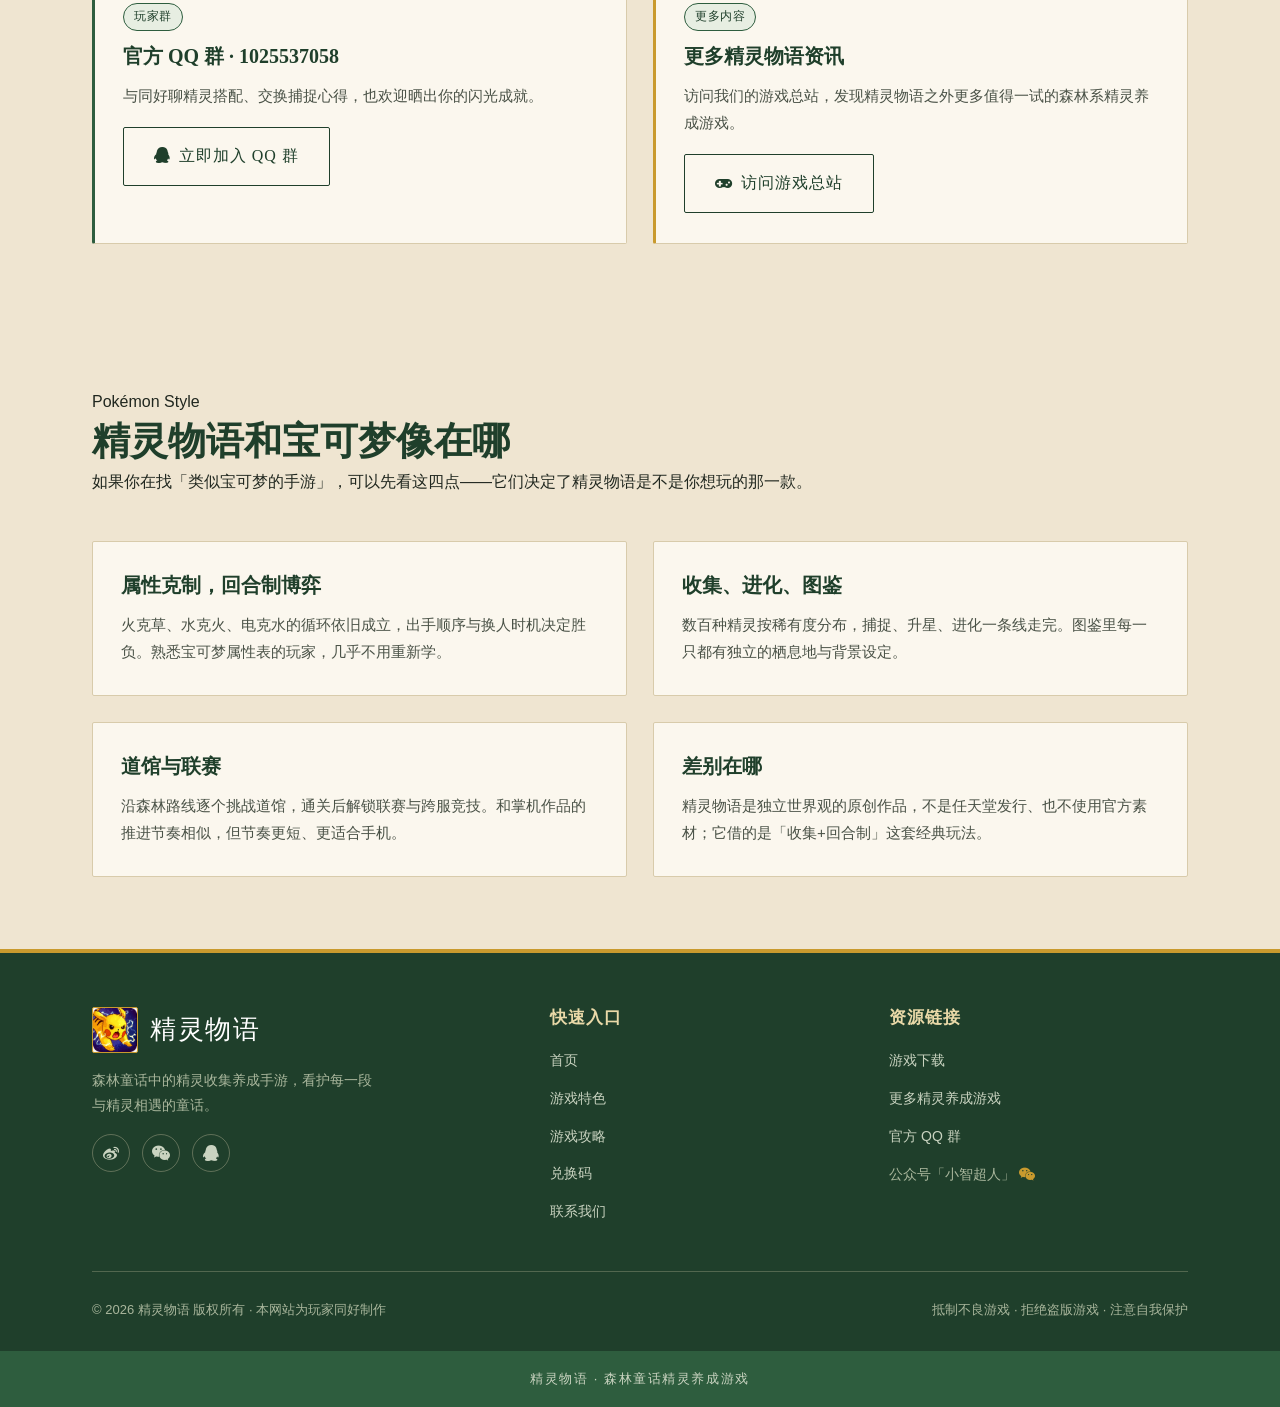
==== commit 1184cf17: "perf: 图片本地化 WebP（7.4MB→674KB）、FontAwesome 子集自托管、缓存头；seo: 全站标题/关键词/描述改为宝可梦风格定位、补结构化数据、新增「和宝可梦像在哪」区块、4" ====
--- a/index.html
+++ b/index.html
@@ -3,20 +3,21 @@
 <head>
 <meta charset="UTF-8">
 <meta name="viewport" content="width=device-width, initial-scale=1.0">
-<title>精灵物语官网 - 森林童话精灵收集养成手游下载 | 精灵物语.PocketChampion.org</title>
-<meta name="keywords" content="精灵物语,精灵物语下载,精灵物语官网,森林童话手游,精灵收集养成,回合制精灵对战,精灵物语手游">
-<meta name="description" content="精灵物语官网！走进森林童话世界，收服数百种独特精灵，策略回合制对战、深度养成进化。一键免费下载安卓/iOS，开启你的森林精灵冒险。">
+<title>精灵物语官网 - 宝可梦风格精灵养成手游下载</title>
+<meta name="keywords" content="精灵物语,精灵物语官网,精灵物语下载,宝可梦风格手游,类宝可梦手游,口袋妖怪风格手游,精灵养成游戏,回合制精灵对战,宝可梦手游推荐,精灵收集手游,pokemon风格手游">
+<meta name="description" content="精灵物语是宝可梦风格的森林童话精灵养成手游：数百种精灵收集、属性克制回合制对战、进化养成与道馆挑战，安卓/iOS 免费下载，附新手攻略与兑换码。">
 <meta name="robots" content="index, follow">
 <link rel="canonical" href="https://jlwy.PocketChampion.org/">
-<link rel="stylesheet" href="https://cdnjs.cloudflare.com/ajax/libs/font-awesome/4.7.0/css/font-awesome.min.css">
+<link rel="stylesheet" href="assets/fontawesome.min.css">
 <link rel="stylesheet" href="assets/editorial.css">
-<meta property="og:title" content="精灵物语官网 - 森林童话精灵收集养成手游下载 | 精灵物语.PocketChampion.org">
-<meta property="og:description" content="精灵物语官网！走进森林童话世界，收服数百种独特精灵，策略回合制对战、深度养成进化。一键免费下载安卓/iOS。">
+<meta property="og:title" content="精灵物语官网 - 宝可梦风格精灵养成手游下载">
+<meta property="og:description" content="精灵物语是宝可梦风格的森林童话精灵养成手游：数百种精灵收集、属性克制回合制对战、进化养成与道馆挑战，安卓/iOS 免费下载，附新手攻略与兑换码。">
 <meta property="og:url" content="https://jlwy.PocketChampion.org/">
 <meta property="og:type" content="website">
 <meta name="twitter:card" content="summary_large_image">
-<meta name="twitter:title" content="精灵物语官网 - 森林童话精灵收集养成手游下载 | 精灵物语.PocketChampion.org">
-<meta name="twitter:description" content="精灵物语官网！走进森林童话世界，收服数百种独特精灵，策略回合制对战、深度养成进化。一键免费下载安卓/iOS。">
+<meta name="twitter:title" content="精灵物语官网 - 宝可梦风格精灵养成手游下载">
+<meta name="twitter:description" content="精灵物语是宝可梦风格的森林童话精灵养成手游：数百种精灵收集、属性克制回合制对战、进化养成与道馆挑战，安卓/iOS 免费下载，附新手攻略与兑换码。">
+<script type="application/ld+json">{"@context":"https://schema.org","@graph":[{"@type":"Organization","@id":"https://jlwy.PocketChampion.org/#organization","name":"精灵物语","url":"https://jlwy.PocketChampion.org/"},{"@type":"WebSite","@id":"https://jlwy.PocketChampion.org/#website","url":"https://jlwy.PocketChampion.org/","name":"精灵物语","inLanguage":"zh-CN","publisher":{"@id":"https://jlwy.PocketChampion.org/#organization"}},{"@type":"WebPage","@id":"https://jlwy.PocketChampion.org/#webpage","url":"https://jlwy.PocketChampion.org/","name":"精灵物语官网 - 宝可梦风格精灵养成手游下载","description":"精灵物语是宝可梦风格的森林童话精灵养成手游：数百种精灵收集、属性克制回合制对战、进化养成与道馆挑战，安卓/iOS 免费下载，附新手攻略与兑换码。","inLanguage":"zh-CN","isPartOf":{"@id":"https://jlwy.PocketChampion.org/#website"},"breadcrumb":{"@id":"https://jlwy.PocketChampion.org/#breadcrumb"}},{"@type":"BreadcrumbList","@id":"https://jlwy.PocketChampion.org/#breadcrumb","itemListElement":[{"@type":"ListItem","position":1,"name":"首页","item":"https://jlwy.PocketChampion.org/"}]},{"@type":"VideoGame","name":"精灵物语","url":"https://jlwy.PocketChampion.org/","applicationCategory":"GameApplication","operatingSystem":"Android, iOS","inLanguage":"zh-CN","genre":["精灵养成","回合制","角色扮演"],"publisher":{"@id":"https://jlwy.PocketChampion.org/#organization"},"offers":{"@type":"Offer","price":"0","priceCurrency":"CNY"}}]}</script>
 </head>
 <body>
 
@@ -24,7 +25,7 @@
 <header class="site-head">
   <div class="site-head__inner">
     <a class="brand" href="index.html">
-      <img class="brand__mark" src="https://img1.tucang.cc/api/image/show/915b3b3c42aa57108e59887a1740b7a6" alt="精灵物语游戏图标">
+      <img class="brand__mark" src="img/5dfa3a5bd6.webp" alt="精灵物语游戏图标">
       <span>
         <span class="brand__name">精灵物语</span>
         <span class="brand__sub">森林童话 · 精灵养成</span>
@@ -57,11 +58,11 @@
   <section class="hero">
     <div class="hero__grid">
       <div class="hero__media">
-        <img class="hero__img" src="https://img1.tucang.cc/api/image/show/b6d9bead1c00ff98181c45ae302d80d8" alt="精灵物语森林童话风宣传图，展示精灵对战场景">
+        <img class="hero__img" src="img/9ac84cef8f.webp" alt="精灵物语森林童话风宣传图，展示精灵对战场景">
       </div>
       <div class="hero__lead">
         <span class="hero__kicker">Forest · Tale · 森林物语</span>
-        <h1>在森林深处，<span class="hl">收服属于你的精灵</span></h1>
+        <h1>精灵物语：<span class="hl">宝可梦风格</span>的森林精灵手游</h1>
         <p class="lede">《精灵物语》带你踏入一座会呼吸的童话森林——数百种精灵栖居其间，回合制策略对战、深度养成进化，每一场冒险都写得像一篇童话。</p>
         <div class="hero__cta">
           <a class="btn btn--download btn--lg" href="https://new.yinyouwl.com/y92.0l108/J8y_q4V-5qI8F04iez608g/47Zq.html" target="_blank" rel="noopener noreferrer"><i class="fa fa-download"></i>立即下载游戏</a>
@@ -127,19 +128,19 @@
       </div>
       <div class="grid grid--3">
         <figure class="card card--link">
-          <img src="https://img1.tucang.cc/api/image/show/ea9ebb8db5e971eb60bc4e1e451905bd" alt="精灵物语游戏截图：森林中的精灵战斗" style="width:100%;aspect-ratio:4/3;object-fit:cover;border:1px solid var(--line-strong);">
-        </figure>
-        <figure class="card card--link">
-          <img src="https://img1.tucang.cc/api/image/show/b81ba6bad73c0f46c833d3c2d56afa87" alt="精灵物语游戏截图：精灵收集界面" style="width:100%;aspect-ratio:4/3;object-fit:cover;border:1px solid var(--line-strong);">
-        </figure>
-        <figure class="card card--link">
-          <img src="https://img1.tucang.cc/api/image/show/a48f4dc0338e42f7e0e37a6b3321bb14" alt="精灵物语游戏截图：地图探索" style="width:100%;aspect-ratio:4/3;object-fit:cover;border:1px solid var(--line-strong);">
-        </figure>
-        <figure class="card card--link">
-          <img src="https://img1.tucang.cc/api/image/show/32f54ff7919290d28c63c256414feba4" alt="精灵物语游戏截图：道馆挑战场景" style="width:100%;aspect-ratio:4/3;object-fit:cover;border:1px solid var(--line-strong);">
-        </figure>
-        <figure class="card card--link">
-          <img src="https://img1.tucang.cc/api/image/show/23e23cdda27f04c64c67b43e9aee46ec" alt="精灵物语游戏截图：精灵进化瞬间" style="width:100%;aspect-ratio:4/3;object-fit:cover;border:1px solid var(--line-strong);">
+          <img src="img/41e0467cf0.webp" alt="精灵物语游戏截图：森林中的精灵战斗" style="width:100%;aspect-ratio:4/3;object-fit:cover;border:1px solid var(--line-strong);">
+        </figure>
+        <figure class="card card--link">
+          <img src="img/fae5bba659.webp" alt="精灵物语游戏截图：精灵收集界面" style="width:100%;aspect-ratio:4/3;object-fit:cover;border:1px solid var(--line-strong);">
+        </figure>
+        <figure class="card card--link">
+          <img src="img/b33756b61f.webp" alt="精灵物语游戏截图：地图探索" style="width:100%;aspect-ratio:4/3;object-fit:cover;border:1px solid var(--line-strong);">
+        </figure>
+        <figure class="card card--link">
+          <img src="img/0ef5337cbb.webp" alt="精灵物语游戏截图：道馆挑战场景" style="width:100%;aspect-ratio:4/3;object-fit:cover;border:1px solid var(--line-strong);">
+        </figure>
+        <figure class="card card--link">
+          <img src="img/3889ee6f5e.webp" alt="精灵物语游戏截图：精灵进化瞬间" style="width:100%;aspect-ratio:4/3;object-fit:cover;border:1px solid var(--line-strong);">
         </figure>
         <article class="card card--link">
           <span class="card__tag">攻略速读</span>
@@ -242,7 +243,7 @@
         <p style="margin-top:22px;color:var(--ink-soft);"><i class="fa fa-wechat" style="color:var(--forest);"></i> 公众号：小智超人</p>
       </div>
       <div class="qr-card">
-        <img src="https://img1.tucang.cc/api/image/show/1f90be3b5fdee38f0839a0a21e40b30d" alt="精灵物语官方公众号二维码：小智超人" style="width:210px;height:210px;object-fit:contain;">
+        <img src="img/2bf72c678d.webp" alt="精灵物语官方公众号二维码：小智超人" style="width:210px;height:210px;object-fit:contain;">
         <h3>小智超人</h3>
         <p><i class="fa fa-qrcode"></i> 长按识别二维码关注</p>
         <p>回复【客服】获取专属礼包</p>
@@ -269,6 +270,36 @@
       </div>
     </div>
   </section>
+
+  <!-- 宝可梦风格对照（SEO 内容区块） -->
+  <section class="section section--paper-deep" id="pokemon-style">
+    <div class="wrap">
+      <header class="section__head">
+        <p class="eyebrow">Pokémon Style</p>
+        <h2>精灵物语和宝可梦像在哪</h2>
+        <p class="section__lede">如果你在找「类似宝可梦的手游」，可以先看这四点——它们决定了精灵物语是不是你想玩的那一款。</p>
+      </header>
+      <div class="grid grid--2">
+        <article class="card">
+          <h3>属性克制，回合制博弈</h3>
+          <p>火克草、水克火、电克水的循环依旧成立，出手顺序与换人时机决定胜负。熟悉宝可梦属性表的玩家，几乎不用重新学。</p>
+        </article>
+        <article class="card">
+          <h3>收集、进化、图鉴</h3>
+          <p>数百种精灵按稀有度分布，捕捉、升星、进化一条线走完。图鉴里每一只都有独立的栖息地与背景设定。</p>
+        </article>
+        <article class="card">
+          <h3>道馆与联赛</h3>
+          <p>沿森林路线逐个挑战道馆，通关后解锁联赛与跨服竞技。和掌机作品的推进节奏相似，但节奏更短、更适合手机。</p>
+        </article>
+        <article class="card">
+          <h3>差别在哪</h3>
+          <p>精灵物语是独立世界观的原创作品，不是任天堂发行、也不使用官方素材；它借的是「收集+回合制」这套经典玩法。</p>
+        </article>
+      </div>
+    </div>
+  </section>
+
 </main>
 
 <!-- 页脚 -->
@@ -277,7 +308,7 @@
     <div class="foot-grid">
       <div>
         <div class="foot-brand">
-          <img class="brand__mark" src="https://img1.tucang.cc/api/image/show/915b3b3c42aa57108e59887a1740b7a6" alt="精灵物语游戏图标" style="width:46px;height:46px;border-color:var(--gold);">
+          <img class="brand__mark" src="img/5dfa3a5bd6.webp" alt="精灵物语游戏图标" style="width:46px;height:46px;border-color:var(--gold);">
           <span class="foot-brand__name">精灵物语</span>
         </div>
         <p class="foot-desc">森林童话中的精灵收集养成手游，看护每一段与精灵相遇的童话。</p>
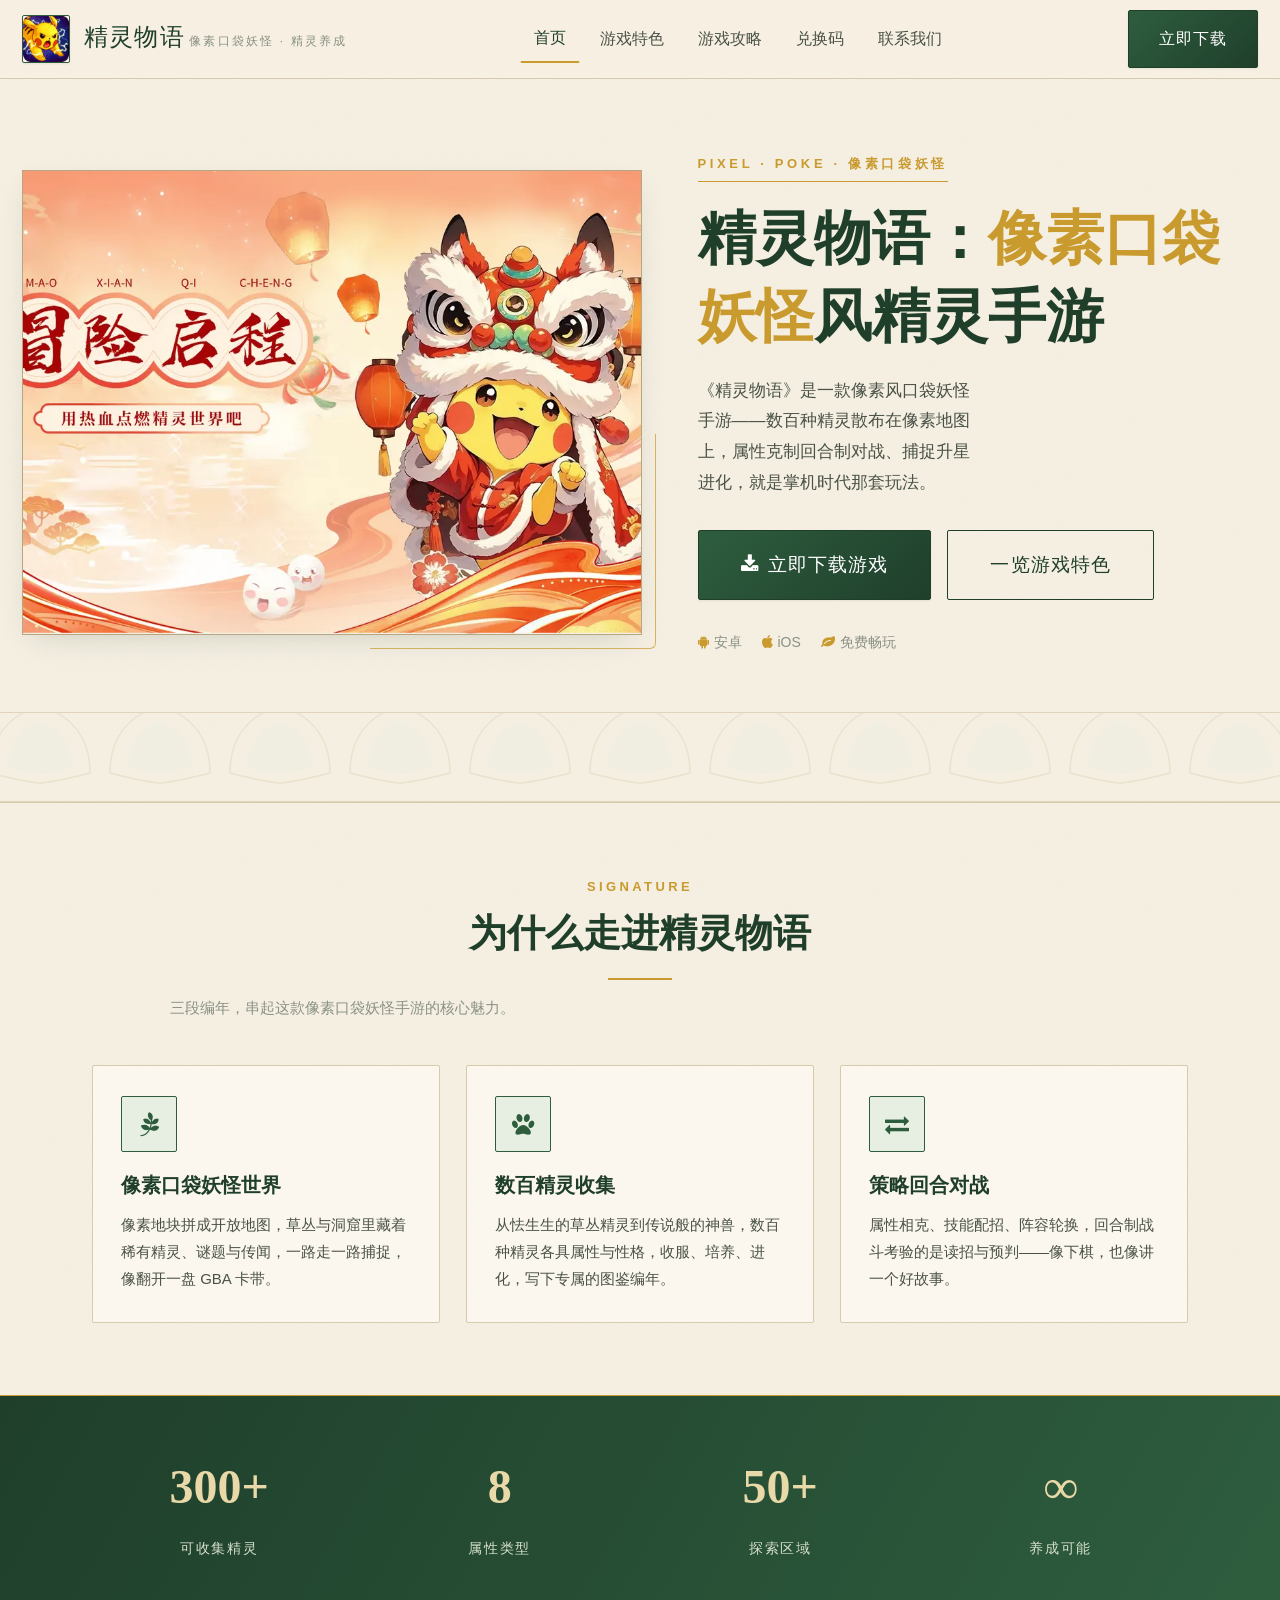
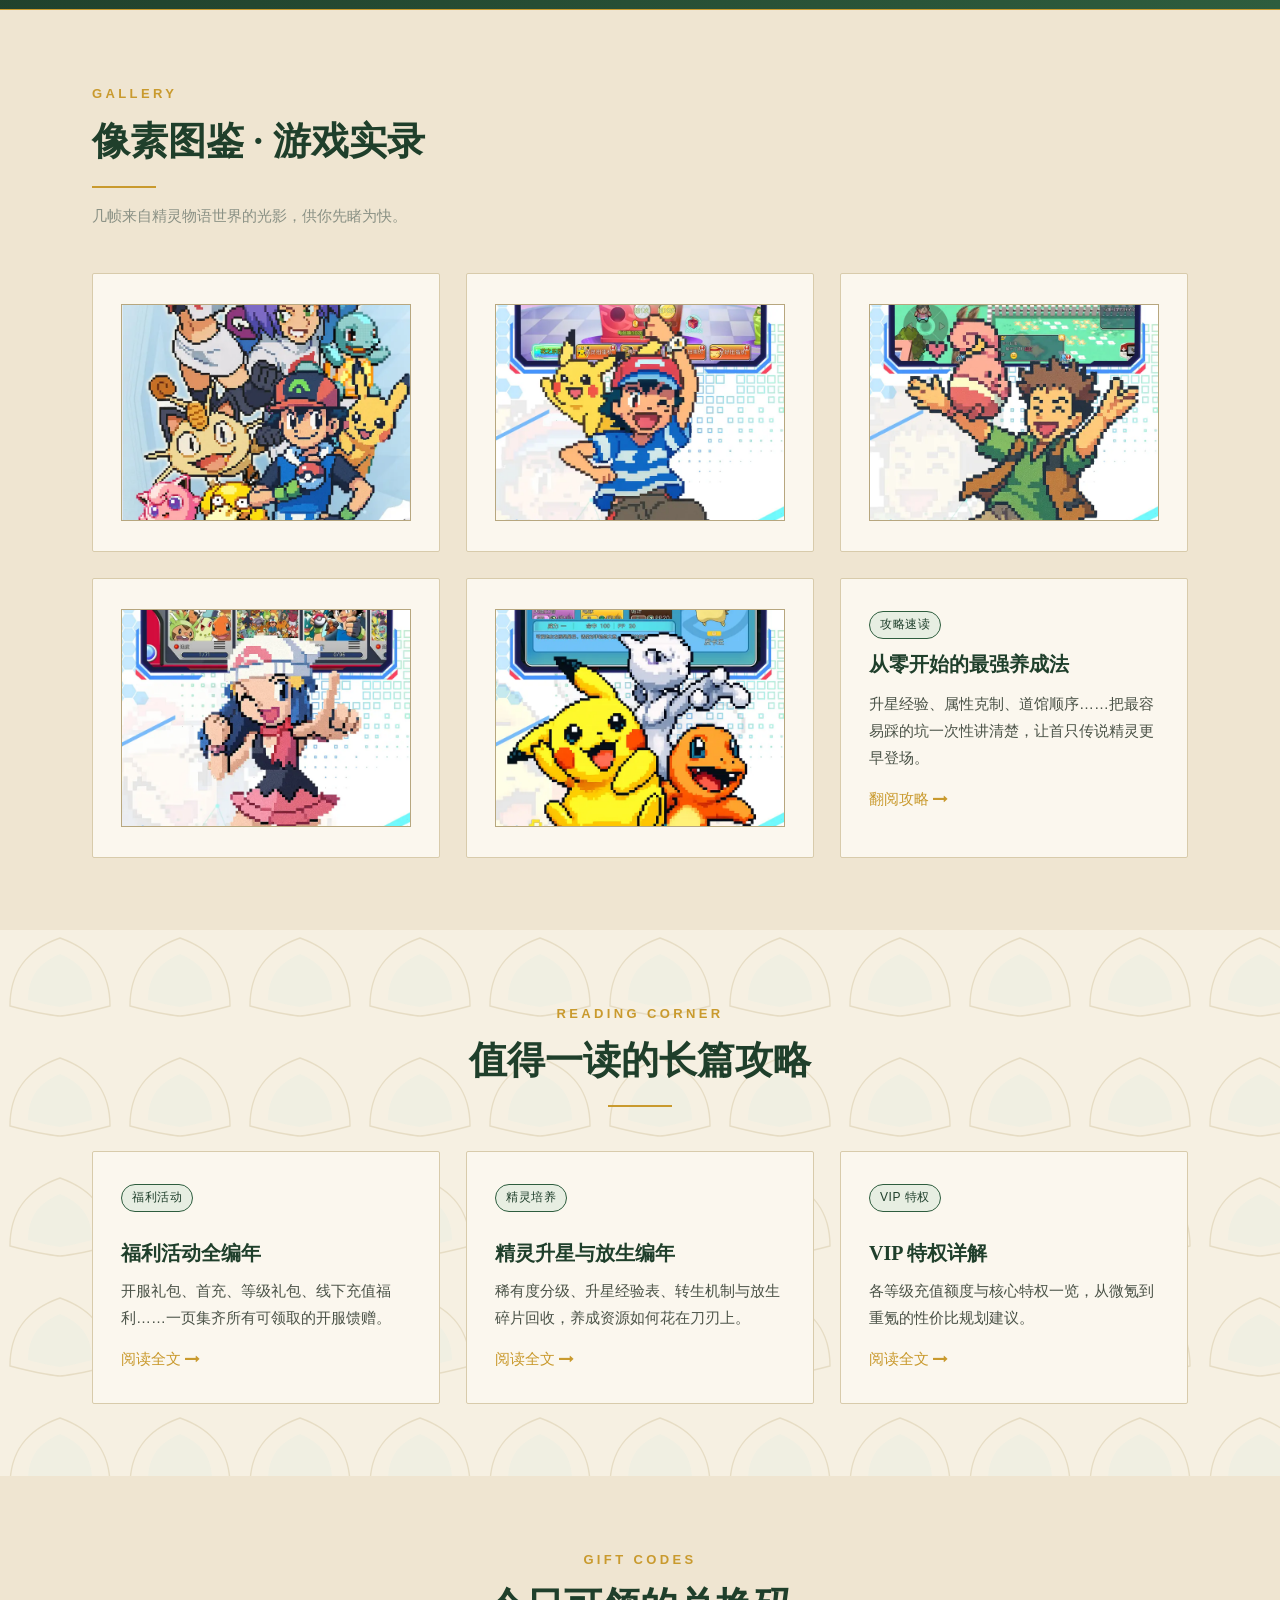
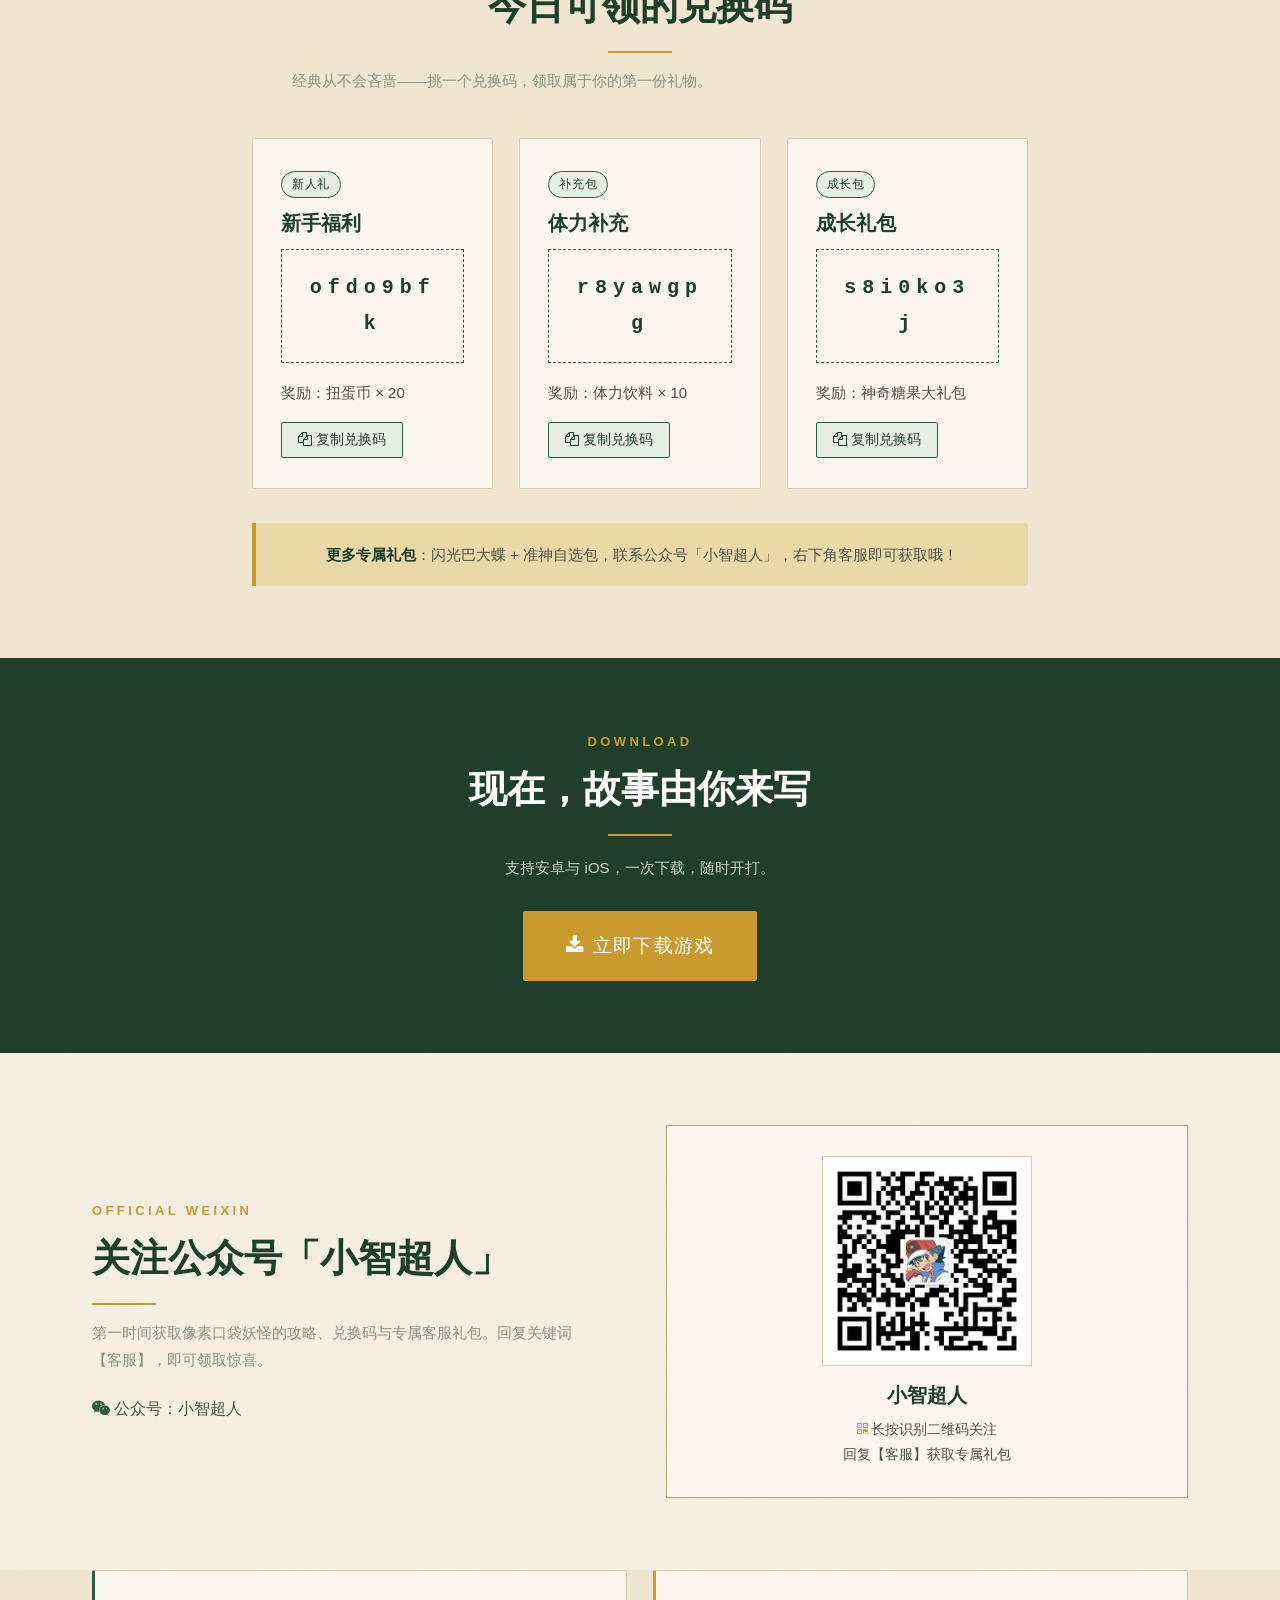
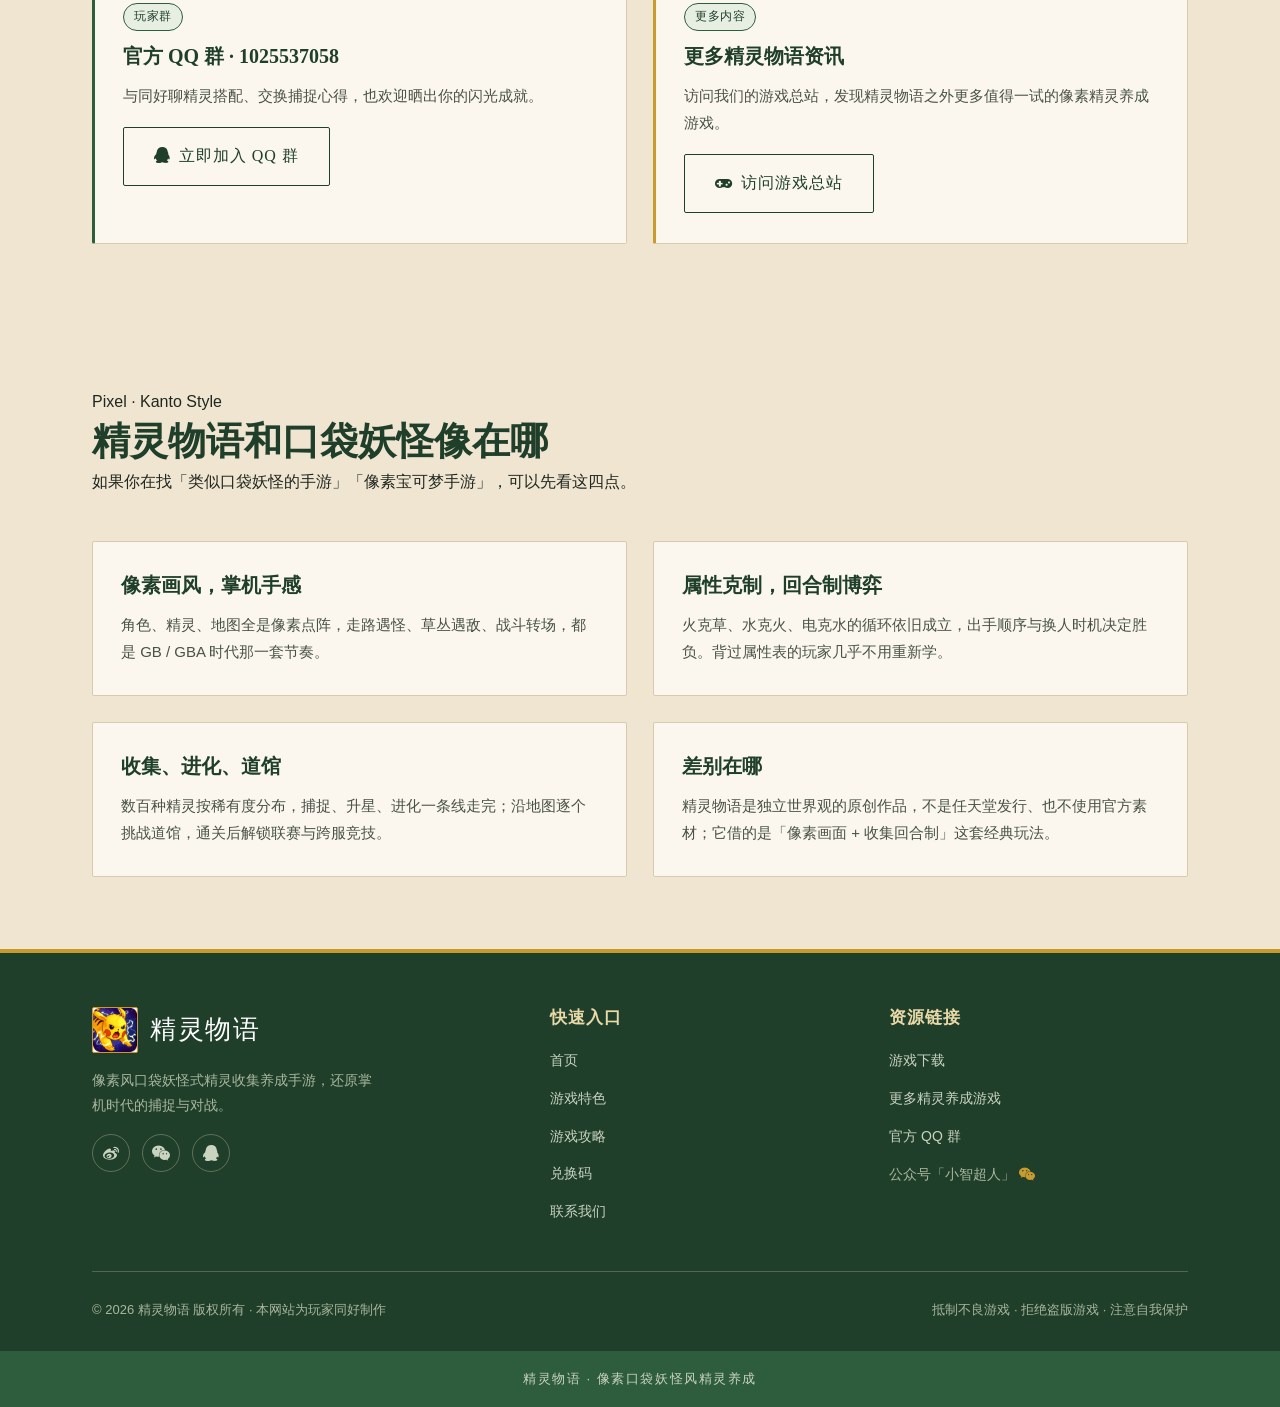
==== commit 255be607: "copy: 定位改为像素风口袋妖怪手游，全站去除「森林童话」表述（标题/描述/关键词/H1/正文/alt 共 60+ 处），对照区块改为像素画风与 GB·GBA 手感" ====
--- a/index.html
+++ b/index.html
@@ -3,21 +3,21 @@
 <head>
 <meta charset="UTF-8">
 <meta name="viewport" content="width=device-width, initial-scale=1.0">
-<title>精灵物语官网 - 宝可梦风格精灵养成手游下载</title>
-<meta name="keywords" content="精灵物语,精灵物语官网,精灵物语下载,宝可梦风格手游,类宝可梦手游,口袋妖怪风格手游,精灵养成游戏,回合制精灵对战,宝可梦手游推荐,精灵收集手游,pokemon风格手游">
-<meta name="description" content="精灵物语是宝可梦风格的森林童话精灵养成手游：数百种精灵收集、属性克制回合制对战、进化养成与道馆挑战，安卓/iOS 免费下载，附新手攻略与兑换码。">
+<title>精灵物语官网 - 像素风口袋妖怪手游下载</title>
+<meta name="keywords" content="精灵物语,精灵物语官网,精灵物语下载,像素口袋妖怪,像素风宝可梦手游,口袋妖怪手游,像素精灵手游,宝可梦像素版,精灵养成游戏,回合制精灵对战">
+<meta name="description" content="精灵物语是像素风口袋妖怪手游：数百种精灵捕捉收集、属性克制回合制对战、升星进化与道馆挑战，安卓/iOS 免费下载，附新手攻略与兑换码。">
 <meta name="robots" content="index, follow">
 <link rel="canonical" href="https://jlwy.PocketChampion.org/">
 <link rel="stylesheet" href="assets/fontawesome.min.css">
 <link rel="stylesheet" href="assets/editorial.css">
-<meta property="og:title" content="精灵物语官网 - 宝可梦风格精灵养成手游下载">
-<meta property="og:description" content="精灵物语是宝可梦风格的森林童话精灵养成手游：数百种精灵收集、属性克制回合制对战、进化养成与道馆挑战，安卓/iOS 免费下载，附新手攻略与兑换码。">
+<meta property="og:title" content="精灵物语官网 - 像素风口袋妖怪手游下载">
+<meta property="og:description" content="精灵物语是像素风口袋妖怪手游：数百种精灵捕捉收集、属性克制回合制对战、升星进化与道馆挑战，安卓/iOS 免费下载，附新手攻略与兑换码。">
 <meta property="og:url" content="https://jlwy.PocketChampion.org/">
 <meta property="og:type" content="website">
 <meta name="twitter:card" content="summary_large_image">
-<meta name="twitter:title" content="精灵物语官网 - 宝可梦风格精灵养成手游下载">
-<meta name="twitter:description" content="精灵物语是宝可梦风格的森林童话精灵养成手游：数百种精灵收集、属性克制回合制对战、进化养成与道馆挑战，安卓/iOS 免费下载，附新手攻略与兑换码。">
-<script type="application/ld+json">{"@context":"https://schema.org","@graph":[{"@type":"Organization","@id":"https://jlwy.PocketChampion.org/#organization","name":"精灵物语","url":"https://jlwy.PocketChampion.org/"},{"@type":"WebSite","@id":"https://jlwy.PocketChampion.org/#website","url":"https://jlwy.PocketChampion.org/","name":"精灵物语","inLanguage":"zh-CN","publisher":{"@id":"https://jlwy.PocketChampion.org/#organization"}},{"@type":"WebPage","@id":"https://jlwy.PocketChampion.org/#webpage","url":"https://jlwy.PocketChampion.org/","name":"精灵物语官网 - 宝可梦风格精灵养成手游下载","description":"精灵物语是宝可梦风格的森林童话精灵养成手游：数百种精灵收集、属性克制回合制对战、进化养成与道馆挑战，安卓/iOS 免费下载，附新手攻略与兑换码。","inLanguage":"zh-CN","isPartOf":{"@id":"https://jlwy.PocketChampion.org/#website"},"breadcrumb":{"@id":"https://jlwy.PocketChampion.org/#breadcrumb"}},{"@type":"BreadcrumbList","@id":"https://jlwy.PocketChampion.org/#breadcrumb","itemListElement":[{"@type":"ListItem","position":1,"name":"首页","item":"https://jlwy.PocketChampion.org/"}]},{"@type":"VideoGame","name":"精灵物语","url":"https://jlwy.PocketChampion.org/","applicationCategory":"GameApplication","operatingSystem":"Android, iOS","inLanguage":"zh-CN","genre":["精灵养成","回合制","角色扮演"],"publisher":{"@id":"https://jlwy.PocketChampion.org/#organization"},"offers":{"@type":"Offer","price":"0","priceCurrency":"CNY"}}]}</script>
+<meta name="twitter:title" content="精灵物语官网 - 像素风口袋妖怪手游下载">
+<meta name="twitter:description" content="精灵物语是像素风口袋妖怪手游：数百种精灵捕捉收集、属性克制回合制对战、升星进化与道馆挑战，安卓/iOS 免费下载，附新手攻略与兑换码。">
+<script type="application/ld+json">{"@context":"https://schema.org","@graph":[{"@type":"Organization","@id":"https://jlwy.PocketChampion.org/#organization","name":"精灵物语","url":"https://jlwy.PocketChampion.org/"},{"@type":"WebSite","@id":"https://jlwy.PocketChampion.org/#website","url":"https://jlwy.PocketChampion.org/","name":"精灵物语","inLanguage":"zh-CN","publisher":{"@id":"https://jlwy.PocketChampion.org/#organization"}},{"@type":"WebPage","@id":"https://jlwy.PocketChampion.org/#webpage","url":"https://jlwy.PocketChampion.org/","name":"精灵物语官网 - 像素风口袋妖怪手游下载","description":"精灵物语是像素风口袋妖怪手游：数百种精灵捕捉收集、属性克制回合制对战、升星进化与道馆挑战，安卓/iOS 免费下载，附新手攻略与兑换码。","inLanguage":"zh-CN","isPartOf":{"@id":"https://jlwy.PocketChampion.org/#website"},"breadcrumb":{"@id":"https://jlwy.PocketChampion.org/#breadcrumb"}},{"@type":"BreadcrumbList","@id":"https://jlwy.PocketChampion.org/#breadcrumb","itemListElement":[{"@type":"ListItem","position":1,"name":"首页","item":"https://jlwy.PocketChampion.org/"}]},{"@type":"VideoGame","name":"精灵物语","url":"https://jlwy.PocketChampion.org/","applicationCategory":"GameApplication","operatingSystem":"Android, iOS","inLanguage":"zh-CN","genre":["精灵养成","回合制","角色扮演"],"publisher":{"@id":"https://jlwy.PocketChampion.org/#organization"},"offers":{"@type":"Offer","price":"0","priceCurrency":"CNY"}}]}</script>
 </head>
 <body>
 
@@ -28,7 +28,7 @@
       <img class="brand__mark" src="img/5dfa3a5bd6.webp" alt="精灵物语游戏图标">
       <span>
         <span class="brand__name">精灵物语</span>
-        <span class="brand__sub">森林童话 · 精灵养成</span>
+        <span class="brand__sub">像素口袋妖怪 · 精灵养成</span>
       </span>
     </a>
     <nav class="site-nav">
@@ -58,12 +58,12 @@
   <section class="hero">
     <div class="hero__grid">
       <div class="hero__media">
-        <img class="hero__img" src="img/9ac84cef8f.webp" alt="精灵物语森林童话风宣传图，展示精灵对战场景">
+        <img class="hero__img" src="img/9ac84cef8f.webp" alt="精灵物语像素口袋妖怪风宣传图，展示精灵对战场景">
       </div>
       <div class="hero__lead">
-        <span class="hero__kicker">Forest · Tale · 森林物语</span>
-        <h1>精灵物语：<span class="hl">宝可梦风格</span>的森林精灵手游</h1>
-        <p class="lede">《精灵物语》带你踏入一座会呼吸的童话森林——数百种精灵栖居其间，回合制策略对战、深度养成进化，每一场冒险都写得像一篇童话。</p>
+        <span class="hero__kicker">Pixel · Poke · 像素口袋妖怪</span>
+        <h1>精灵物语：<span class="hl">像素口袋妖怪</span>风精灵手游</h1>
+        <p class="lede">《精灵物语》是一款像素风口袋妖怪手游——数百种精灵散布在像素地图上，属性克制回合制对战、捕捉升星进化，就是掌机时代那套玩法。</p>
         <div class="hero__cta">
           <a class="btn btn--download btn--lg" href="https://new.yinyouwl.com/y92.0l108/J8y_q4V-5qI8F04iez608g/47Zq.html" target="_blank" rel="noopener noreferrer"><i class="fa fa-download"></i>立即下载游戏</a>
           <a class="btn btn--ghost btn--lg" href="features.html">一览游戏特色</a>
@@ -85,13 +85,13 @@
         <span class="section__kicker">Signature</span>
         <h2>为什么走进精灵物语</h2>
         <span class="head-rule head-rule--c"></span>
-        <p class="section__sub">三段编年，串起一款森林童话精灵养成手法的核心魅力。</p>
+        <p class="section__sub">三段编年，串起这款像素口袋妖怪手游的核心魅力。</p>
       </div>
       <div class="grid grid--features">
         <article class="card">
           <div class="card__icon"><i class="fa fa-pagelines"></i></div>
-          <h3>童话森林世界</h3>
-          <p>光影斑驳的森林、山涧与花海构成开放地图，草木间藏着稀有精灵、谜题与传闻，探索如翻阅一本活的插画集。</p>
+          <h3>像素口袋妖怪世界</h3>
+          <p>像素地块拼成开放地图，草丛与洞窟里藏着稀有精灵、谜题与传闻，一路走一路捕捉，像翻开一盘 GBA 卡带。</p>
         </article>
         <article class="card">
           <div class="card__icon"><i class="fa fa-paw"></i></div>
@@ -122,13 +122,13 @@
     <div class="wrap">
       <div class="section__head">
         <span class="section__kicker">Gallery</span>
-        <h2>森林图鉴 · 游戏实录</h2>
+        <h2>像素图鉴 · 游戏实录</h2>
         <span class="head-rule"></span>
         <p class="section__sub">几帧来自精灵物语世界的光影，供你先睹为快。</p>
       </div>
       <div class="grid grid--3">
         <figure class="card card--link">
-          <img src="img/41e0467cf0.webp" alt="精灵物语游戏截图：森林中的精灵战斗" style="width:100%;aspect-ratio:4/3;object-fit:cover;border:1px solid var(--line-strong);">
+          <img src="img/41e0467cf0.webp" alt="精灵物语游戏截图：像素场景中的精灵战斗" style="width:100%;aspect-ratio:4/3;object-fit:cover;border:1px solid var(--line-strong);">
         </figure>
         <figure class="card card--link">
           <img src="img/fae5bba659.webp" alt="精灵物语游戏截图：精灵收集界面" style="width:100%;aspect-ratio:4/3;object-fit:cover;border:1px solid var(--line-strong);">
@@ -164,7 +164,7 @@
         <a class="card card--link article-card" href="jlwuy-events.html">
           <span class="card__tag">福利活动</span>
           <h3>福利活动全编年</h3>
-          <p>开服礼包、首充、等级礼包、线下充值福利……一页集齐所有可领取的森林馈赠。</p>
+          <p>开服礼包、首充、等级礼包、线下充值福利……一页集齐所有可领取的开服馈赠。</p>
           <p style="margin-top:14px;"><span style="color:var(--gold);font-family:var(--serif);">阅读全文 <i class="fa fa-long-arrow-right"></i></span></p>
         </a>
         <a class="card card--link article-card" href="jlwuy-star.html">
@@ -190,7 +190,7 @@
         <span class="section__kicker">Gift Codes</span>
         <h2>今日可领的兑换码</h2>
         <span class="head-rule head-rule--c"></span>
-        <p class="section__sub">森林从不吝啬馈赠——挑一个兑换码，领取属于你的第一份礼物。</p>
+        <p class="section__sub">经典从不会吝啬——挑一个兑换码，领取属于你的第一份礼物。</p>
       </div>
       <div class="grid grid--3">
         <div class="card">
@@ -227,7 +227,7 @@
       <span class="section__kicker">Download</span>
       <h2 style="color:#fff;">现在，故事由你来写</h2>
       <span class="head-rule head-rule--c"></span>
-      <p class="section__sub" style="margin:18px auto 30px;color:#C9D3C0;">支持安卓与 iOS，一次下载，随时走进森林。</p>
+      <p class="section__sub" style="margin:18px auto 30px;color:#C9D3C0;">支持安卓与 iOS，一次下载，随时开打。</p>
       <a class="btn btn--gold btn--lg" href="https://new.yinyouwl.com/y92.0l108/J8y_q4V-5qI8F04iez608g/47Zq.html" target="_blank" rel="noopener noreferrer"><i class="fa fa-download"></i>立即下载游戏</a>
     </div>
   </section>
@@ -239,7 +239,7 @@
         <span class="section__kicker">Official Weixin</span>
         <h2>关注公众号「小智超人」</h2>
         <span class="head-rule"></span>
-        <p class="section__sub">第一时间获取森林童话的攻略、兑换码与专属客服礼包。回复关键词【客服】，即可领取惊喜。</p>
+        <p class="section__sub">第一时间获取像素口袋妖怪的攻略、兑换码与专属客服礼包。回复关键词【客服】，即可领取惊喜。</p>
         <p style="margin-top:22px;color:var(--ink-soft);"><i class="fa fa-wechat" style="color:var(--forest);"></i> 公众号：小智超人</p>
       </div>
       <div class="qr-card">
@@ -264,7 +264,7 @@
         <div class="card" style="border-left:3px solid var(--gold);">
           <span class="card__tag">更多内容</span>
           <h3>更多精灵物语资讯</h3>
-          <p style="margin-bottom:18px;">访问我们的游戏总站，发现精灵物语之外更多值得一试的森林系精灵养成游戏。</p>
+          <p style="margin-bottom:18px;">访问我们的游戏总站，发现精灵物语之外更多值得一试的像素精灵养成游戏。</p>
           <a class="btn btn--ghost" href="https://www.nnii.cn" target="_blank" rel="noopener noreferrer"><i class="fa fa-gamepad"></i>访问游戏总站</a>
         </div>
       </div>
@@ -274,27 +274,27 @@
   <!-- 宝可梦风格对照（SEO 内容区块） -->
   <section class="section section--paper-deep" id="pokemon-style">
     <div class="wrap">
-      <header class="section__head">
-        <p class="eyebrow">Pokémon Style</p>
-        <h2>精灵物语和宝可梦像在哪</h2>
-        <p class="section__lede">如果你在找「类似宝可梦的手游」，可以先看这四点——它们决定了精灵物语是不是你想玩的那一款。</p>
+            <header class="section__head">
+        <p class="eyebrow">Pixel · Kanto Style</p>
+        <h2>精灵物语和口袋妖怪像在哪</h2>
+        <p class="section__lede">如果你在找「类似口袋妖怪的手游」「像素宝可梦手游」，可以先看这四点。</p>
       </header>
       <div class="grid grid--2">
         <article class="card">
+          <h3>像素画风，掌机手感</h3>
+          <p>角色、精灵、地图全是像素点阵，走路遇怪、草丛遇敌、战斗转场，都是 GB / GBA 时代那一套节奏。</p>
+        </article>
+        <article class="card">
           <h3>属性克制，回合制博弈</h3>
-          <p>火克草、水克火、电克水的循环依旧成立，出手顺序与换人时机决定胜负。熟悉宝可梦属性表的玩家，几乎不用重新学。</p>
-        </article>
-        <article class="card">
-          <h3>收集、进化、图鉴</h3>
-          <p>数百种精灵按稀有度分布，捕捉、升星、进化一条线走完。图鉴里每一只都有独立的栖息地与背景设定。</p>
-        </article>
-        <article class="card">
-          <h3>道馆与联赛</h3>
-          <p>沿森林路线逐个挑战道馆，通关后解锁联赛与跨服竞技。和掌机作品的推进节奏相似，但节奏更短、更适合手机。</p>
+          <p>火克草、水克火、电克水的循环依旧成立，出手顺序与换人时机决定胜负。背过属性表的玩家几乎不用重新学。</p>
+        </article>
+        <article class="card">
+          <h3>收集、进化、道馆</h3>
+          <p>数百种精灵按稀有度分布，捕捉、升星、进化一条线走完；沿地图逐个挑战道馆，通关后解锁联赛与跨服竞技。</p>
         </article>
         <article class="card">
           <h3>差别在哪</h3>
-          <p>精灵物语是独立世界观的原创作品，不是任天堂发行、也不使用官方素材；它借的是「收集+回合制」这套经典玩法。</p>
+          <p>精灵物语是独立世界观的原创作品，不是任天堂发行、也不使用官方素材；它借的是「像素画面 + 收集回合制」这套经典玩法。</p>
         </article>
       </div>
     </div>
@@ -311,7 +311,7 @@
           <img class="brand__mark" src="img/5dfa3a5bd6.webp" alt="精灵物语游戏图标" style="width:46px;height:46px;border-color:var(--gold);">
           <span class="foot-brand__name">精灵物语</span>
         </div>
-        <p class="foot-desc">森林童话中的精灵收集养成手游，看护每一段与精灵相遇的童话。</p>
+        <p class="foot-desc">像素风口袋妖怪式精灵收集养成手游，还原掌机时代的捕捉与对战。</p>
         <div class="foot-social">
           <a href="#" aria-label="微博"><i class="fa fa-weibo"></i></a>
           <a href="#" aria-label="微信"><i class="fa fa-wechat"></i></a>
@@ -343,7 +343,7 @@
       <span>抵制不良游戏 · 拒绝盗版游戏 · 注意自我保护</span>
     </div>
   </div>
-  <div class="foot-game">精灵物语 · 森林童话精灵养成游戏</div>
+  <div class="foot-game">精灵物语 · 像素口袋妖怪风精灵养成</div>
 </footer>
 
 <button class="to-top" id="toTop" aria-label="返回顶部"><i class="fa fa-arrow-up"></i></button>
